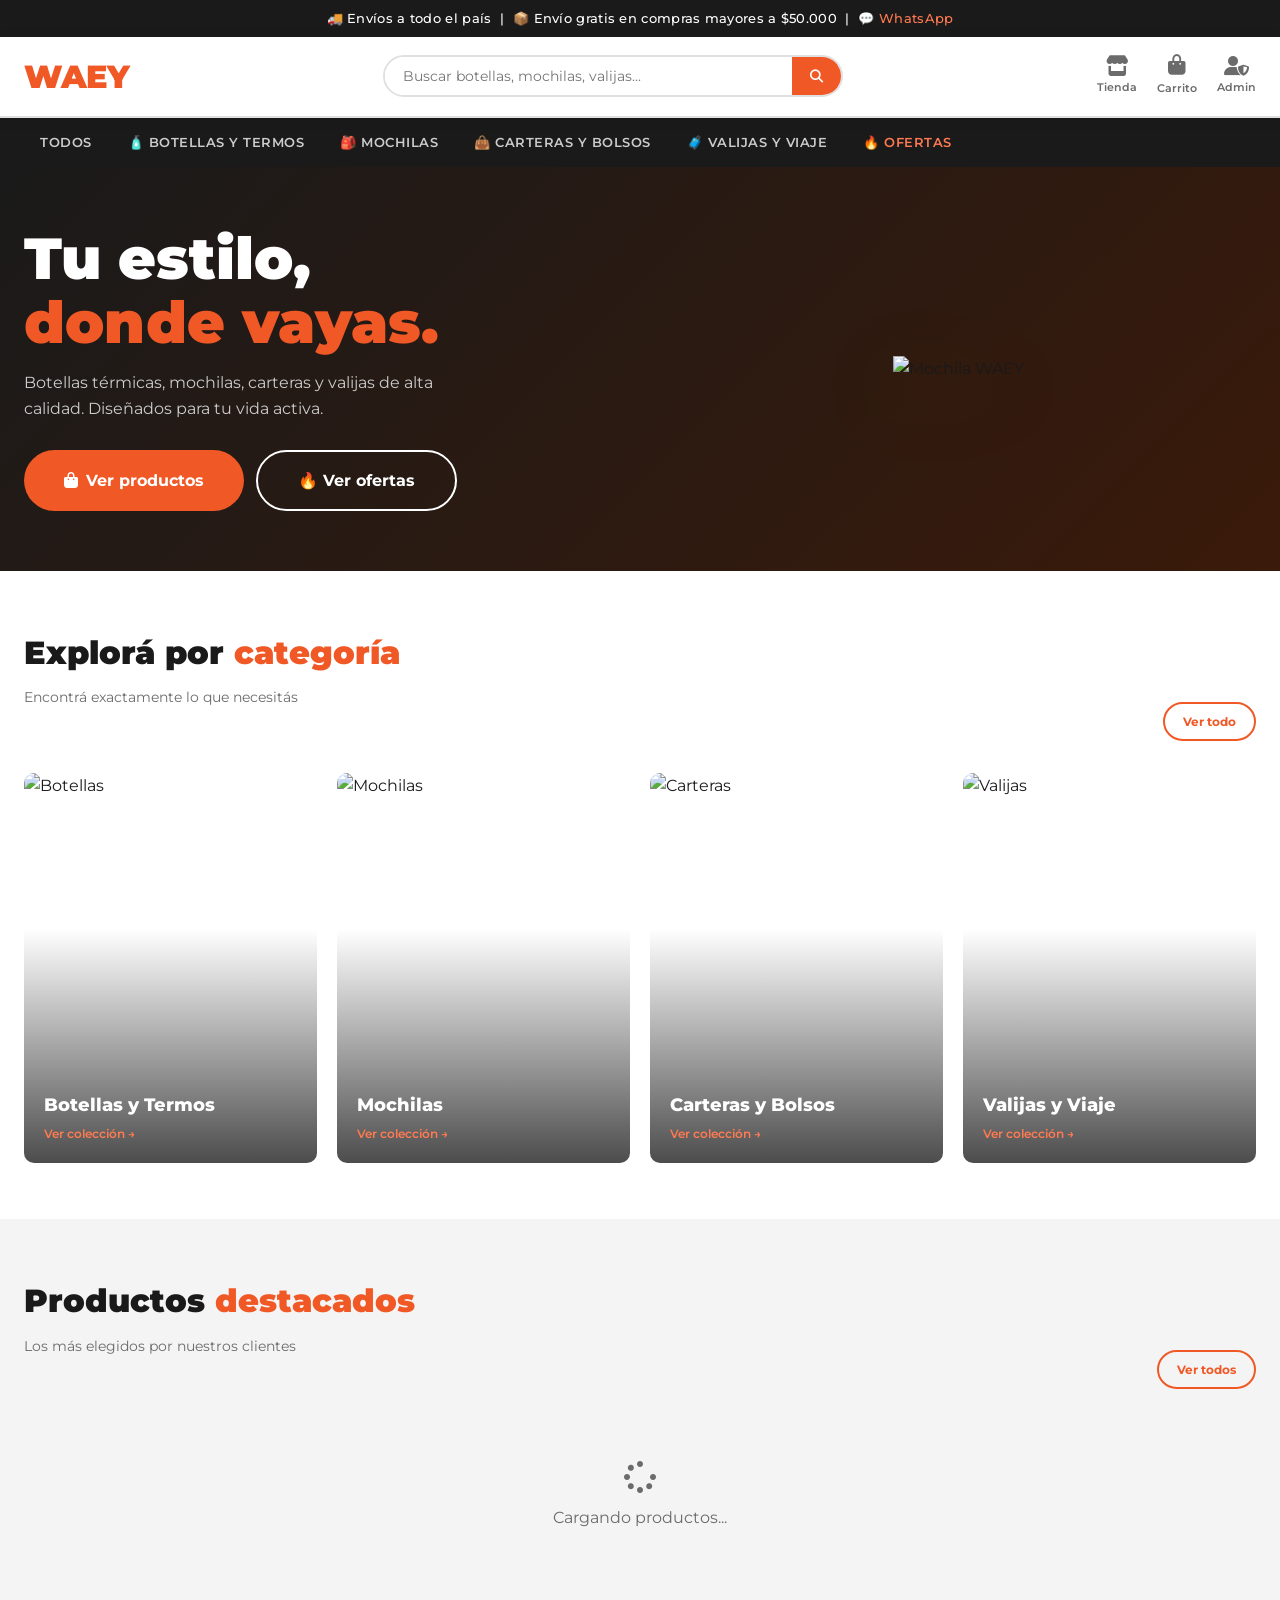
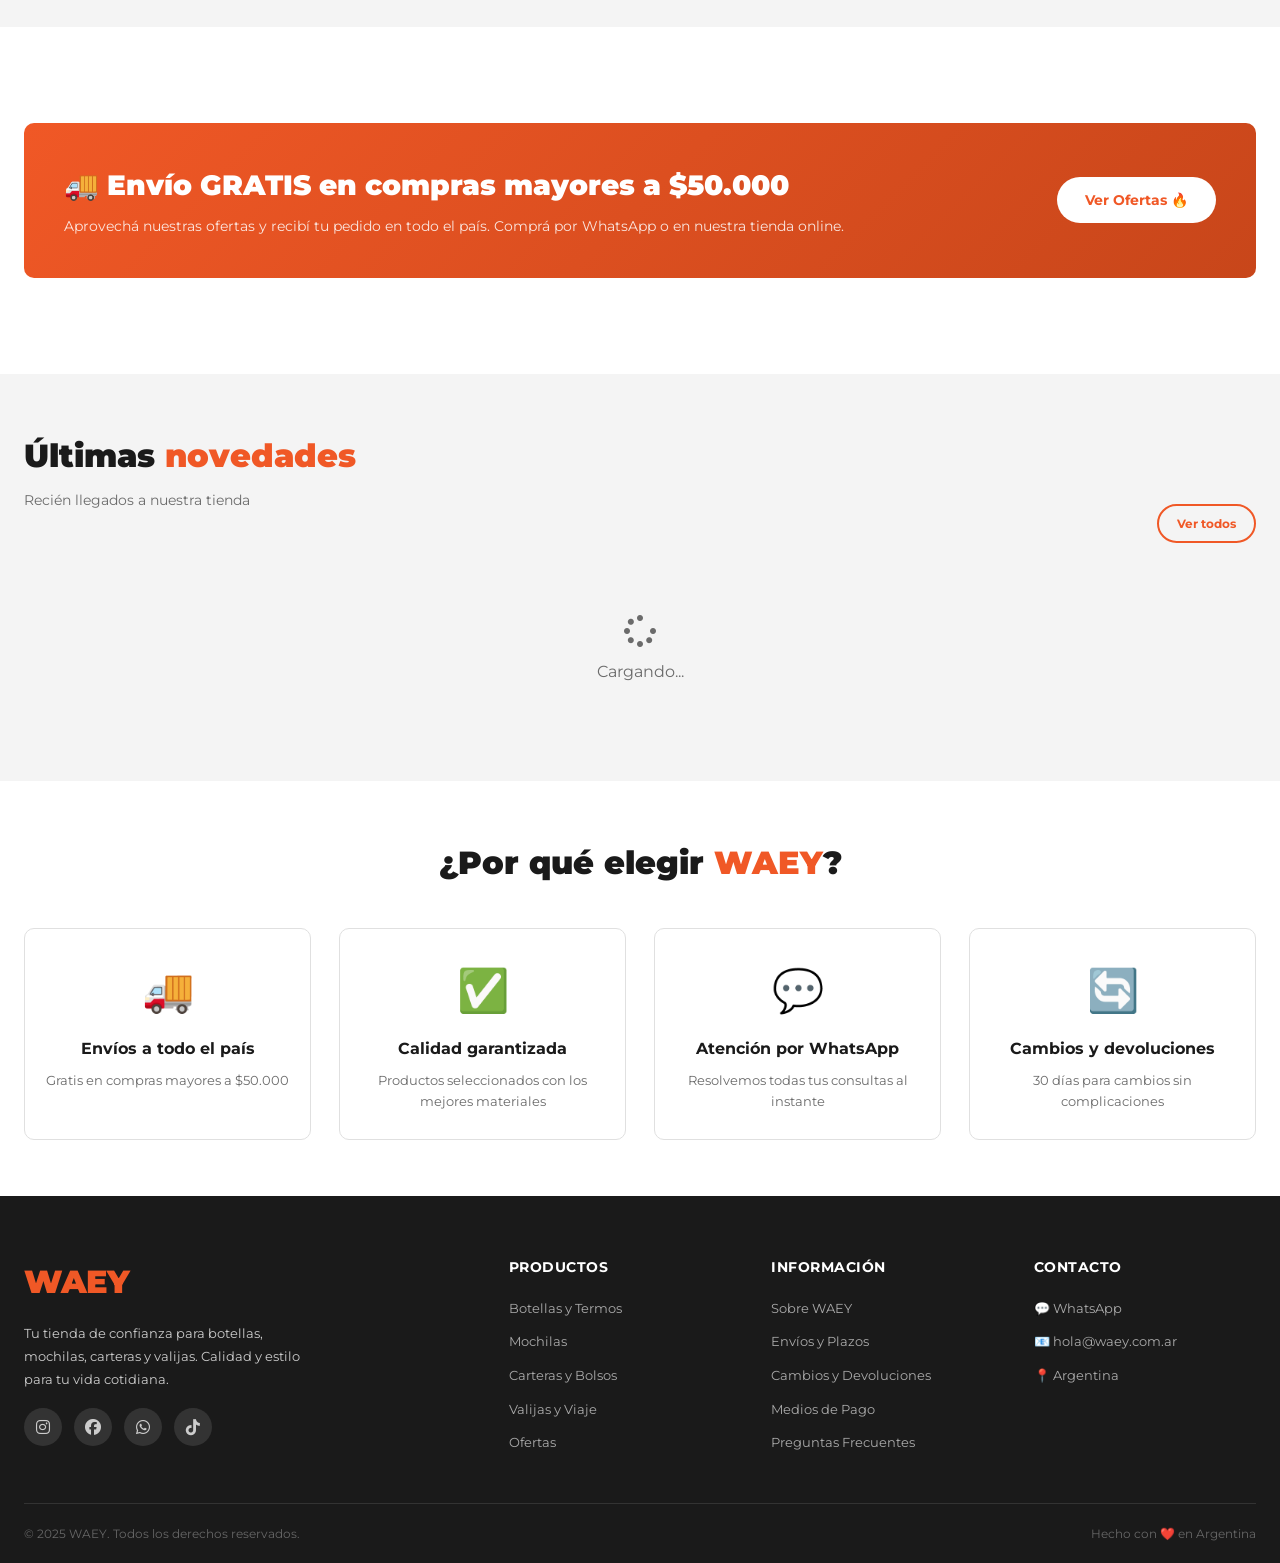
==== web ecommerce/index.html @ 07c5dc80 "Add files via upload" ====
<!DOCTYPE html>
<html lang="es">
<head>
  <meta charset="UTF-8">
  <meta name="viewport" content="width=device-width, initial-scale=1.0">
  <title>WAEY | Botellas, Mochilas, Carteras y Valijas</title>
  <meta name="description" content="Tienda online WAEY. Botellas térmicas, mochilas, carteras, valijas y accesorios. Envíos a todo el país.">
  <link rel="preconnect" href="https://fonts.googleapis.com">
  <link href="https://fonts.googleapis.com/css2?family=Montserrat:wght@400;600;700;800;900&display=swap" rel="stylesheet">
  <link rel="stylesheet" href="https://cdnjs.cloudflare.com/ajax/libs/font-awesome/6.4.0/css/all.min.css">
  <link rel="stylesheet" href="css/style.css">
</head>
<body>

<!-- TOPBAR -->
<div class="topbar">
  🚚 Envíos a todo el país &nbsp;|&nbsp; 📦 Envío gratis en compras mayores a $50.000 &nbsp;|&nbsp;
  <a href="https://wa.me/5491100000000">💬 WhatsApp</a>
</div>

<!-- HEADER -->
<header>
  <div class="header-inner">
    <a href="index.html" class="logo">WAEY</a>
    <div class="search-bar">
      <input type="text" id="search-input" placeholder="Buscar botellas, mochilas, valijas..." autocomplete="off">
      <button onclick="doSearch()"><i class="fas fa-search"></i></button>
    </div>
    <div class="header-actions">
      <a href="tienda.html">
        <i class="fas fa-store"></i>
        <span>Tienda</span>
      </a>
      <a href="carrito.html">
        <div class="cart-icon-wrap">
          <i class="fas fa-shopping-bag"></i>
          <span class="cart-count" style="display:none">0</span>
        </div>
        <span>Carrito</span>
      </a>
      <a href="admin.html">
        <i class="fas fa-user-shield"></i>
        <span>Admin</span>
      </a>
    </div>
  </div>
</header>

<!-- NAV -->
<nav class="main-nav">
  <div class="nav-inner">
    <a href="tienda.html">Todos</a>
    <a href="tienda.html?cat=botellas">🧴 Botellas y Termos</a>
    <a href="tienda.html?cat=mochilas">🎒 Mochilas</a>
    <a href="tienda.html?cat=carteras">👜 Carteras y Bolsos</a>
    <a href="tienda.html?cat=valijas">🧳 Valijas y Viaje</a>
    <a href="tienda.html?badge=sale" style="color:var(--orange-light)">🔥 Ofertas</a>
  </div>
</nav>

<!-- HERO -->
<section class="hero">
  <div class="hero-inner">
    <div class="hero-text">
      <h1>Tu estilo,<br><span>donde vayas.</span></h1>
      <p>Botellas térmicas, mochilas, carteras y valijas de alta calidad. Diseñados para tu vida activa.</p>
      <div style="display:flex;gap:12px;flex-wrap:wrap">
        <a href="tienda.html" class="btn btn-primary btn-lg">
          <i class="fas fa-shopping-bag"></i> Ver productos
        </a>
        <a href="tienda.html?badge=sale" class="btn btn-outline btn-lg" style="border-color:#fff;color:#fff">
          🔥 Ver ofertas
        </a>
      </div>
    </div>
    <div class="hero-img">
      <img src="https://images.unsplash.com/photo-1553062407-98eeb64c6a62?w=500&q=80" alt="Mochila WAEY">
    </div>
  </div>
</section>

<!-- CATEGORÍAS -->
<section class="section">
  <div class="container">
    <div class="section-header">
      <div>
        <h2 class="section-title">Explorá por <span>categoría</span></h2>
        <p class="section-subtitle">Encontrá exactamente lo que necesitás</p>
      </div>
      <a href="tienda.html" class="btn btn-outline btn-sm">Ver todo</a>
    </div>
    <div class="categories-grid">
      <a href="tienda.html?cat=botellas" class="category-card">
        <img src="https://images.unsplash.com/photo-1602143407151-7111542de6e8?w=400&q=80" alt="Botellas">
        <div class="category-overlay">
          <h3>Botellas y Termos</h3>
          <span>Ver colección →</span>
        </div>
      </a>
      <a href="tienda.html?cat=mochilas" class="category-card">
        <img src="https://images.unsplash.com/photo-1553062407-98eeb64c6a62?w=400&q=80" alt="Mochilas">
        <div class="category-overlay">
          <h3>Mochilas</h3>
          <span>Ver colección →</span>
        </div>
      </a>
      <a href="tienda.html?cat=carteras" class="category-card">
        <img src="https://images.unsplash.com/photo-1548036328-c9fa89d128fa?w=400&q=80" alt="Carteras">
        <div class="category-overlay">
          <h3>Carteras y Bolsos</h3>
          <span>Ver colección →</span>
        </div>
      </a>
      <a href="tienda.html?cat=valijas" class="category-card">
        <img src="https://images.unsplash.com/photo-1553531384-cc64ac80f931?w=400&q=80" alt="Valijas">
        <div class="category-overlay">
          <h3>Valijas y Viaje</h3>
          <span>Ver colección →</span>
        </div>
      </a>
    </div>
  </div>
</section>

<!-- PRODUCTOS DESTACADOS -->
<section class="section section-gray">
  <div class="container">
    <div class="section-header">
      <div>
        <h2 class="section-title">Productos <span>destacados</span></h2>
        <p class="section-subtitle">Los más elegidos por nuestros clientes</p>
      </div>
      <a href="tienda.html" class="btn btn-outline btn-sm">Ver todos</a>
    </div>
    <div class="products-grid" id="featured-products">
      <div class="no-products" style="padding:40px;color:var(--gray)">
        <i class="fas fa-spinner fa-spin" style="font-size:32px;display:block;margin-bottom:12px"></i>
        Cargando productos...
      </div>
    </div>
  </div>
</section>

<!-- BANNER PROMO -->
<section class="section">
  <div class="container">
    <div class="promo-banner">
      <div>
        <h2>🚚 Envío GRATIS en compras mayores a $50.000</h2>
        <p>Aprovechá nuestras ofertas y recibí tu pedido en todo el país. Comprá por WhatsApp o en nuestra tienda online.</p>
      </div>
      <a href="tienda.html?badge=sale" class="btn">Ver Ofertas 🔥</a>
    </div>
  </div>
</section>

<!-- NOVEDADES -->
<section class="section section-gray">
  <div class="container">
    <div class="section-header">
      <div>
        <h2 class="section-title">Últimas <span>novedades</span></h2>
        <p class="section-subtitle">Recién llegados a nuestra tienda</p>
      </div>
      <a href="tienda.html?badge=new" class="btn btn-outline btn-sm">Ver todos</a>
    </div>
    <div class="products-grid" id="new-products">
      <div class="no-products" style="padding:40px;color:var(--gray)">
        <i class="fas fa-spinner fa-spin" style="font-size:32px;display:block;margin-bottom:12px"></i>
        Cargando...
      </div>
    </div>
  </div>
</section>

<!-- POR QUÉ ELEGIRNOS -->
<section class="section">
  <div class="container">
    <h2 class="section-title text-center" style="margin-bottom:40px">¿Por qué elegir <span>WAEY</span>?</h2>
    <div style="display:grid;grid-template-columns:repeat(4,1fr);gap:28px">
      <div style="text-align:center;padding:28px 20px;border:1px solid var(--border);border-radius:var(--radius)">
        <div style="font-size:42px;margin-bottom:12px">🚚</div>
        <h3 style="font-size:16px;margin-bottom:8px">Envíos a todo el país</h3>
        <p style="font-size:13px;color:var(--gray)">Gratis en compras mayores a $50.000</p>
      </div>
      <div style="text-align:center;padding:28px 20px;border:1px solid var(--border);border-radius:var(--radius)">
        <div style="font-size:42px;margin-bottom:12px">✅</div>
        <h3 style="font-size:16px;margin-bottom:8px">Calidad garantizada</h3>
        <p style="font-size:13px;color:var(--gray)">Productos seleccionados con los mejores materiales</p>
      </div>
      <div style="text-align:center;padding:28px 20px;border:1px solid var(--border);border-radius:var(--radius)">
        <div style="font-size:42px;margin-bottom:12px">💬</div>
        <h3 style="font-size:16px;margin-bottom:8px">Atención por WhatsApp</h3>
        <p style="font-size:13px;color:var(--gray)">Resolvemos todas tus consultas al instante</p>
      </div>
      <div style="text-align:center;padding:28px 20px;border:1px solid var(--border);border-radius:var(--radius)">
        <div style="font-size:42px;margin-bottom:12px">🔄</div>
        <h3 style="font-size:16px;margin-bottom:8px">Cambios y devoluciones</h3>
        <p style="font-size:13px;color:var(--gray)">30 días para cambios sin complicaciones</p>
      </div>
    </div>
  </div>
</section>

<!-- FOOTER -->
<footer>
  <div class="container">
    <div class="footer-grid">
      <div class="footer-brand">
        <div class="logo">WAEY</div>
        <p>Tu tienda de confianza para botellas, mochilas, carteras y valijas. Calidad y estilo para tu vida cotidiana.</p>
        <div class="footer-social">
          <a href="#"><i class="fab fa-instagram"></i></a>
          <a href="#"><i class="fab fa-facebook"></i></a>
          <a href="https://wa.me/5491100000000"><i class="fab fa-whatsapp"></i></a>
          <a href="#"><i class="fab fa-tiktok"></i></a>
        </div>
      </div>
      <div class="footer-col">
        <h4>Productos</h4>
        <ul>
          <li><a href="tienda.html?cat=botellas">Botellas y Termos</a></li>
          <li><a href="tienda.html?cat=mochilas">Mochilas</a></li>
          <li><a href="tienda.html?cat=carteras">Carteras y Bolsos</a></li>
          <li><a href="tienda.html?cat=valijas">Valijas y Viaje</a></li>
          <li><a href="tienda.html?badge=sale">Ofertas</a></li>
        </ul>
      </div>
      <div class="footer-col">
        <h4>Información</h4>
        <ul>
          <li><a href="#">Sobre WAEY</a></li>
          <li><a href="#">Envíos y Plazos</a></li>
          <li><a href="#">Cambios y Devoluciones</a></li>
          <li><a href="#">Medios de Pago</a></li>
          <li><a href="#">Preguntas Frecuentes</a></li>
        </ul>
      </div>
      <div class="footer-col">
        <h4>Contacto</h4>
        <ul>
          <li><a href="https://wa.me/5491100000000">💬 WhatsApp</a></li>
          <li><a href="mailto:hola@waey.com.ar">📧 hola@waey.com.ar</a></li>
          <li><a href="#">📍 Argentina</a></li>
        </ul>
      </div>
    </div>
    <div class="footer-bottom">
      <span>© 2025 WAEY. Todos los derechos reservados.</span>
      <span>Hecho con ❤️ en Argentina</span>
    </div>
  </div>
</footer>

<script src="https://unpkg.com/@supabase/supabase-js@2"></script>
<script src="js/supabase-client.js"></script>
<script src="js/app.js"></script>
<script>
  document.addEventListener('DOMContentLoaded', async () => {
    await _ensureCategoriesLoaded();
    const products = (await DB.getProducts()).filter(p => p.active);

    // Destacados (primeros 4)
    const featured = products.slice(0, 4);
    document.getElementById('featured-products').innerHTML = featured.length
      ? featured.map(renderProductCard).join('')
      : '<p class="no-products">No hay productos disponibles. <a href="admin.html">Cargá productos desde el admin</a>.</p>';

    // Novedades (badge=new)
    const news = products.filter(p => p.badge === 'new').slice(0, 4);
    document.getElementById('new-products').innerHTML = news.length
      ? news.map(renderProductCard).join('')
      : products.slice(4, 8).map(renderProductCard).join('');
  });

  function doSearch() {
    const q = document.getElementById('search-input').value.trim();
    if (q) window.location.href = `tienda.html?q=${encodeURIComponent(q)}`;
  }
  document.getElementById('search-input').addEventListener('keydown', e => {
    if (e.key === 'Enter') doSearch();
  });
</script>
</body>
</html>
---- web ecommerce/css/style.css ----
/* ===== WAEY ECOMMERCE - ESTILOS PRINCIPALES ===== */
:root {
  --orange: #F05826;
  --orange-dark: #C8461A;
  --orange-light: #FF7A50;
  --black: #1A1A1A;
  --dark: #2C2C2C;
  --gray: #6B6B6B;
  --light-gray: #F4F4F4;
  --border: #E0E0E0;
  --white: #FFFFFF;
  --shadow: 0 2px 12px rgba(0,0,0,0.08);
  --shadow-hover: 0 6px 24px rgba(240,88,38,0.18);
  --radius: 10px;
  --transition: all 0.25s ease;
}

* { box-sizing: border-box; margin: 0; padding: 0; }

body {
  font-family: 'Montserrat', 'Segoe UI', sans-serif;
  color: var(--black);
  background: var(--white);
  line-height: 1.6;
}

a { text-decoration: none; color: inherit; }
img { max-width: 100%; display: block; }
ul { list-style: none; }

/* ===== TOPBAR ===== */
.topbar {
  background: var(--black);
  color: #fff;
  text-align: center;
  padding: 8px 16px;
  font-size: 13px;
  font-weight: 500;
  letter-spacing: 0.3px;
}
.topbar a { color: var(--orange-light); }

/* ===== HEADER ===== */
header {
  background: var(--white);
  border-bottom: 2px solid var(--border);
  position: sticky;
  top: 0;
  z-index: 1000;
  box-shadow: var(--shadow);
}
.header-inner {
  max-width: 1280px;
  margin: 0 auto;
  padding: 14px 24px;
  display: flex;
  align-items: center;
  justify-content: space-between;
  gap: 16px;
}
.logo {
  font-size: 32px;
  font-weight: 900;
  color: var(--orange);
  letter-spacing: -1px;
  text-transform: uppercase;
}
.logo span { color: var(--black); }

.search-bar {
  flex: 1;
  max-width: 460px;
  display: flex;
  border: 2px solid var(--border);
  border-radius: 50px;
  overflow: hidden;
  transition: var(--transition);
}
.search-bar:focus-within {
  border-color: var(--orange);
  box-shadow: 0 0 0 3px rgba(240,88,38,0.1);
}
.search-bar input {
  flex: 1;
  border: none;
  outline: none;
  padding: 10px 18px;
  font-size: 14px;
  font-family: inherit;
}
.search-bar button {
  background: var(--orange);
  border: none;
  color: #fff;
  padding: 10px 18px;
  cursor: pointer;
  transition: var(--transition);
}
.search-bar button:hover { background: var(--orange-dark); }

.header-actions {
  display: flex;
  align-items: center;
  gap: 20px;
}
.header-actions a {
  display: flex;
  flex-direction: column;
  align-items: center;
  gap: 3px;
  font-size: 11px;
  color: var(--gray);
  font-weight: 600;
  transition: var(--transition);
}
.header-actions a:hover { color: var(--orange); }
.header-actions a i { font-size: 20px; }
.cart-count {
  background: var(--orange);
  color: #fff;
  border-radius: 50%;
  width: 18px;
  height: 18px;
  font-size: 10px;
  display: flex;
  align-items: center;
  justify-content: center;
  position: absolute;
  top: -6px;
  right: -6px;
  font-weight: 700;
}
.cart-icon-wrap { position: relative; }

/* ===== NAV ===== */
nav.main-nav {
  background: var(--black);
}
.nav-inner {
  max-width: 1280px;
  margin: 0 auto;
  padding: 0 24px;
  display: flex;
  align-items: center;
  gap: 4px;
}
.nav-inner a {
  color: #ccc;
  padding: 14px 16px;
  font-size: 13px;
  font-weight: 600;
  text-transform: uppercase;
  letter-spacing: 0.5px;
  transition: var(--transition);
  display: block;
}
.nav-inner a:hover, .nav-inner a.active {
  color: var(--orange);
  background: rgba(240,88,38,0.08);
}

/* ===== CONTAINER ===== */
.container {
  max-width: 1280px;
  margin: 0 auto;
  padding: 0 24px;
}

/* ===== HERO SLIDER ===== */
.hero {
  background: linear-gradient(135deg, var(--black) 0%, #3a1a0a 100%);
  padding: 60px 0;
  overflow: hidden;
}
.hero-inner {
  max-width: 1280px;
  margin: 0 auto;
  padding: 0 24px;
  display: grid;
  grid-template-columns: 1fr 1fr;
  align-items: center;
  gap: 40px;
}
.hero-text h1 {
  font-size: clamp(32px, 5vw, 58px);
  font-weight: 900;
  color: #fff;
  line-height: 1.1;
  margin-bottom: 16px;
}
.hero-text h1 span { color: var(--orange); }
.hero-text p {
  color: #ccc;
  font-size: 16px;
  margin-bottom: 28px;
  max-width: 440px;
}
.hero-img {
  display: flex;
  justify-content: center;
  align-items: center;
}
.hero-img img {
  max-height: 380px;
  object-fit: contain;
  filter: drop-shadow(0 20px 40px rgba(240,88,38,0.3));
}

/* ===== BOTONES ===== */
.btn {
  display: inline-flex;
  align-items: center;
  gap: 8px;
  padding: 12px 28px;
  border-radius: 50px;
  font-size: 14px;
  font-weight: 700;
  cursor: pointer;
  border: none;
  transition: var(--transition);
  font-family: inherit;
}
.btn-primary {
  background: var(--orange);
  color: #fff;
}
.btn-primary:hover {
  background: var(--orange-dark);
  transform: translateY(-2px);
  box-shadow: var(--shadow-hover);
}
.btn-outline {
  background: transparent;
  color: var(--orange);
  border: 2px solid var(--orange);
}
.btn-outline:hover {
  background: var(--orange);
  color: #fff;
}
.btn-dark {
  background: var(--black);
  color: #fff;
}
.btn-dark:hover { background: var(--dark); }
.btn-whatsapp {
  background: #25D366;
  color: #fff;
  font-size: 16px;
  padding: 14px 32px;
}
.btn-whatsapp:hover {
  background: #1da851;
  transform: translateY(-2px);
  box-shadow: 0 6px 24px rgba(37,211,102,0.3);
}
.btn-block { width: 100%; justify-content: center; }
.btn-sm { padding: 8px 18px; font-size: 12px; }
.btn-lg { padding: 16px 40px; font-size: 16px; }

/* ===== CATEGORÍAS ===== */
.section-title {
  font-size: clamp(22px, 3vw, 32px);
  font-weight: 900;
  color: var(--black);
  margin-bottom: 8px;
}
.section-title span { color: var(--orange); }
.section-subtitle {
  color: var(--gray);
  font-size: 14px;
  margin-bottom: 32px;
}
.section-header {
  display: flex;
  align-items: flex-end;
  justify-content: space-between;
  margin-bottom: 32px;
}

.categories-grid {
  display: grid;
  grid-template-columns: repeat(4, 1fr);
  gap: 20px;
}
.category-card {
  border-radius: var(--radius);
  overflow: hidden;
  position: relative;
  aspect-ratio: 3/4;
  cursor: pointer;
  transition: var(--transition);
}
.category-card:hover { transform: translateY(-4px); box-shadow: var(--shadow-hover); }
.category-card img {
  width: 100%;
  height: 100%;
  object-fit: cover;
  transition: var(--transition);
}
.category-card:hover img { transform: scale(1.05); }
.category-overlay {
  position: absolute;
  inset: 0;
  background: linear-gradient(to top, rgba(0,0,0,0.7) 0%, transparent 60%);
  display: flex;
  flex-direction: column;
  justify-content: flex-end;
  padding: 20px;
}
.category-overlay h3 {
  color: #fff;
  font-size: 18px;
  font-weight: 800;
  margin-bottom: 4px;
}
.category-overlay span {
  color: var(--orange-light);
  font-size: 12px;
  font-weight: 600;
}

/* ===== PRODUCTOS ===== */
.products-grid {
  display: grid;
  grid-template-columns: repeat(4, 1fr);
  gap: 24px;
}
.product-card {
  border: 1px solid var(--border);
  border-radius: var(--radius);
  overflow: hidden;
  transition: var(--transition);
  background: var(--white);
  cursor: pointer;
}
.product-card:hover {
  box-shadow: var(--shadow-hover);
  border-color: var(--orange);
  transform: translateY(-3px);
}
.product-img-wrap {
  position: relative;
  aspect-ratio: 3/4;
  overflow: hidden;
  background: var(--light-gray);
}
.product-img-wrap img {
  width: 100%;
  height: 100%;
  object-fit: cover;
  transition: var(--transition);
}
.product-card:hover .product-img-wrap img { transform: scale(1.04); }
.product-badge {
  position: absolute;
  top: 10px;
  left: 10px;
  background: var(--orange);
  color: #fff;
  padding: 3px 10px;
  border-radius: 20px;
  font-size: 11px;
  font-weight: 700;
  text-transform: uppercase;
}
.product-badge.new { background: #2ECC71; }
.product-badge.sale { background: #E74C3C; }
.product-actions {
  position: absolute;
  top: 10px;
  right: 10px;
  display: flex;
  flex-direction: column;
  gap: 6px;
  opacity: 0;
  transition: var(--transition);
}
.product-card:hover .product-actions { opacity: 1; }
.product-actions button {
  width: 36px;
  height: 36px;
  border-radius: 50%;
  border: none;
  background: #fff;
  color: var(--gray);
  cursor: pointer;
  display: flex;
  align-items: center;
  justify-content: center;
  box-shadow: var(--shadow);
  transition: var(--transition);
  font-size: 14px;
}
.product-actions button:hover {
  background: var(--orange);
  color: #fff;
}
.product-info {
  padding: 16px;
}
.product-category {
  font-size: 11px;
  color: var(--orange);
  font-weight: 700;
  text-transform: uppercase;
  letter-spacing: 0.5px;
  margin-bottom: 4px;
}
.product-name {
  font-size: 14px;
  font-weight: 700;
  color: var(--black);
  margin-bottom: 8px;
  line-height: 1.3;
  display: -webkit-box;
  -webkit-line-clamp: 2;
  -webkit-box-orient: vertical;
  overflow: hidden;
}
.product-price {
  font-size: 20px;
  font-weight: 900;
  color: var(--orange);
  margin-bottom: 4px;
}
.product-price-old {
  font-size: 13px;
  color: var(--gray);
  text-decoration: line-through;
  margin-left: 6px;
  font-weight: 400;
}
.product-stars {
  color: #f39c12;
  font-size: 12px;
  margin-bottom: 12px;
}
.product-stars span {
  color: var(--gray);
  font-size: 11px;
  margin-left: 4px;
}
.product-card .btn-add {
  width: 100%;
  padding: 10px;
  font-size: 13px;
  border-radius: 6px;
  background: var(--black);
  color: #fff;
  border: none;
  cursor: pointer;
  font-weight: 700;
  transition: var(--transition);
  font-family: inherit;
  display: flex;
  align-items: center;
  justify-content: center;
  gap: 6px;
}
.product-card .btn-add:hover { background: var(--orange); }

/* ===== FILTERS ===== */
.filters-bar {
  background: var(--light-gray);
  border-radius: var(--radius);
  padding: 16px 24px;
  display: flex;
  align-items: center;
  gap: 16px;
  flex-wrap: wrap;
  margin-bottom: 28px;
}
.filters-bar label {
  font-size: 13px;
  font-weight: 700;
  color: var(--gray);
  text-transform: uppercase;
  letter-spacing: 0.5px;
}
.filter-btn {
  padding: 7px 18px;
  border-radius: 50px;
  border: 2px solid var(--border);
  background: var(--white);
  font-size: 13px;
  font-weight: 600;
  cursor: pointer;
  transition: var(--transition);
  font-family: inherit;
}
.filter-btn:hover, .filter-btn.active {
  border-color: var(--orange);
  background: var(--orange);
  color: #fff;
}

/* ===== PRODUCT DETAIL ===== */
.product-detail {
  display: grid;
  grid-template-columns: 1fr 1fr;
  gap: 60px;
  padding: 40px 0;
}
.gallery-main {
  border-radius: var(--radius);
  overflow: hidden;
  aspect-ratio: 3/4;
  background: var(--light-gray);
}
.gallery-main img {
  width: 100%;
  height: 100%;
  object-fit: cover;
}
.gallery-thumbs {
  display: flex;
  gap: 10px;
  margin-top: 12px;
  flex-wrap: wrap;
}
.gallery-thumb {
  width: 70px;
  height: 90px;
  border-radius: 6px;
  overflow: hidden;
  cursor: pointer;
  border: 2px solid transparent;
  transition: var(--transition);
}
.gallery-thumb.active, .gallery-thumb:hover { border-color: var(--orange); }
.gallery-thumb img { width: 100%; height: 100%; object-fit: cover; }

.product-detail-info { padding-top: 10px; }
.product-detail-category {
  font-size: 12px;
  color: var(--orange);
  font-weight: 700;
  text-transform: uppercase;
  letter-spacing: 1px;
  margin-bottom: 8px;
}
.product-detail-name {
  font-size: 28px;
  font-weight: 900;
  line-height: 1.2;
  margin-bottom: 12px;
}
.product-detail-price {
  font-size: 36px;
  font-weight: 900;
  color: var(--orange);
  margin-bottom: 20px;
}
.product-detail-desc {
  color: var(--gray);
  font-size: 14px;
  line-height: 1.8;
  margin-bottom: 24px;
}
.product-features {
  border-top: 1px solid var(--border);
  border-bottom: 1px solid var(--border);
  padding: 16px 0;
  margin-bottom: 24px;
}
.feature-item {
  display: flex;
  align-items: center;
  gap: 10px;
  font-size: 14px;
  padding: 6px 0;
}
.feature-item i { color: var(--orange); width: 20px; }
.qty-selector {
  display: flex;
  align-items: center;
  gap: 0;
  margin-bottom: 20px;
  border: 2px solid var(--border);
  border-radius: 50px;
  overflow: hidden;
  width: fit-content;
}
.qty-btn {
  background: var(--light-gray);
  border: none;
  width: 44px;
  height: 44px;
  font-size: 20px;
  cursor: pointer;
  transition: var(--transition);
  font-weight: 700;
}
.qty-btn:hover { background: var(--orange); color: #fff; }
.qty-input {
  width: 56px;
  text-align: center;
  border: none;
  font-size: 18px;
  font-weight: 700;
  outline: none;
  font-family: inherit;
}
.add-to-cart-wrap {
  display: flex;
  gap: 12px;
  margin-bottom: 24px;
}

/* ===== REVIEWS ===== */
.reviews-section { padding: 40px 0; }
.review-card {
  border: 1px solid var(--border);
  border-radius: var(--radius);
  padding: 20px;
  margin-bottom: 16px;
}
.review-header {
  display: flex;
  align-items: center;
  gap: 12px;
  margin-bottom: 10px;
}
.review-avatar {
  width: 44px;
  height: 44px;
  border-radius: 50%;
  background: var(--orange);
  display: flex;
  align-items: center;
  justify-content: center;
  color: #fff;
  font-weight: 700;
  font-size: 16px;
  flex-shrink: 0;
}
.review-meta strong { font-size: 15px; display: block; }
.review-meta span { font-size: 12px; color: var(--gray); }
.review-text { font-size: 14px; color: var(--dark); line-height: 1.7; }
.review-form {
  background: var(--light-gray);
  border-radius: var(--radius);
  padding: 28px;
  margin-top: 24px;
}
.review-form h3 { margin-bottom: 20px; }
.form-group { margin-bottom: 16px; }
.form-group label {
  display: block;
  font-size: 13px;
  font-weight: 700;
  margin-bottom: 6px;
  color: var(--dark);
}
.form-group input, .form-group textarea, .form-group select {
  width: 100%;
  padding: 12px 16px;
  border: 2px solid var(--border);
  border-radius: var(--radius);
  font-size: 14px;
  font-family: inherit;
  outline: none;
  transition: var(--transition);
  background: #fff;
}
.form-group input:focus, .form-group textarea:focus, .form-group select:focus {
  border-color: var(--orange);
}
.form-group textarea { resize: vertical; min-height: 100px; }
.star-rating { display: flex; gap: 6px; font-size: 24px; cursor: pointer; }
.star-rating i { color: var(--border); transition: var(--transition); }
.star-rating i.active, .star-rating i:hover { color: #f39c12; }

/* ===== CARRITO ===== */
.cart-layout {
  display: grid;
  grid-template-columns: 1fr 380px;
  gap: 32px;
  padding: 32px 0;
}
.cart-items-section { }
.cart-item {
  display: flex;
  gap: 20px;
  padding: 20px 0;
  border-bottom: 1px solid var(--border);
  align-items: flex-start;
}
.cart-item-img {
  width: 100px;
  height: 120px;
  border-radius: var(--radius);
  overflow: hidden;
  flex-shrink: 0;
  background: var(--light-gray);
}
.cart-item-img img { width: 100%; height: 100%; object-fit: cover; }
.cart-item-info { flex: 1; }
.cart-item-name { font-size: 16px; font-weight: 700; margin-bottom: 4px; }
.cart-item-cat { font-size: 12px; color: var(--orange); font-weight: 600; margin-bottom: 8px; text-transform: uppercase; }
.cart-item-price { font-size: 20px; font-weight: 900; color: var(--orange); }
.cart-item-remove { color: var(--gray); font-size: 20px; cursor: pointer; transition: var(--transition); }
.cart-item-remove:hover { color: #E74C3C; }
.cart-summary {
  background: var(--light-gray);
  border-radius: var(--radius);
  padding: 28px;
  position: sticky;
  top: 100px;
  height: fit-content;
}
.cart-summary h3 { font-size: 20px; font-weight: 900; margin-bottom: 20px; }
.summary-row {
  display: flex;
  justify-content: space-between;
  padding: 10px 0;
  border-bottom: 1px solid var(--border);
  font-size: 14px;
}
.summary-row.total {
  font-size: 20px;
  font-weight: 900;
  border-bottom: none;
  padding-top: 16px;
  color: var(--orange);
}
.whatsapp-note {
  background: #e8f8ef;
  border: 1px solid #b0dfc2;
  border-radius: var(--radius);
  padding: 14px;
  font-size: 13px;
  color: #1a6634;
  margin: 16px 0;
  line-height: 1.6;
}
.whatsapp-note i { color: #25D366; margin-right: 4px; }
.cart-empty {
  text-align: center;
  padding: 80px 20px;
}
.cart-empty i { font-size: 64px; color: var(--border); margin-bottom: 16px; }
.cart-empty h2 { color: var(--gray); margin-bottom: 8px; }
.cart-empty p { color: var(--gray); font-size: 14px; margin-bottom: 24px; }

/* ===== ADMIN ===== */
.admin-layout {
  display: grid;
  grid-template-columns: 260px 1fr;
  min-height: calc(100vh - 60px);
}
.admin-sidebar {
  background: var(--black);
  padding: 28px 0;
}
.admin-sidebar .logo {
  padding: 0 24px 24px;
  border-bottom: 1px solid #333;
  margin-bottom: 12px;
  font-size: 24px;
}
.admin-nav-item {
  display: flex;
  align-items: center;
  gap: 12px;
  padding: 13px 24px;
  color: #aaa;
  font-size: 14px;
  font-weight: 600;
  cursor: pointer;
  transition: var(--transition);
}
.admin-nav-item:hover, .admin-nav-item.active {
  color: var(--orange);
  background: rgba(240,88,38,0.08);
  border-left: 3px solid var(--orange);
}
.admin-nav-item i { width: 20px; font-size: 16px; }
.admin-content {
  background: var(--light-gray);
  padding: 32px;
}
.admin-header {
  display: flex;
  align-items: center;
  justify-content: space-between;
  margin-bottom: 28px;
}
.admin-header h1 { font-size: 24px; font-weight: 900; }
.stats-grid {
  display: grid;
  grid-template-columns: repeat(4, 1fr);
  gap: 20px;
  margin-bottom: 28px;
}
.stat-card {
  background: var(--white);
  border-radius: var(--radius);
  padding: 24px;
  display: flex;
  align-items: center;
  gap: 16px;
  box-shadow: var(--shadow);
}
.stat-icon {
  width: 52px;
  height: 52px;
  border-radius: var(--radius);
  background: var(--orange);
  display: flex;
  align-items: center;
  justify-content: center;
  color: #fff;
  font-size: 22px;
  flex-shrink: 0;
}
.stat-info .stat-value { font-size: 26px; font-weight: 900; }
.stat-info .stat-label { font-size: 12px; color: var(--gray); font-weight: 600; }
.admin-table {
  background: var(--white);
  border-radius: var(--radius);
  overflow: hidden;
  box-shadow: var(--shadow);
}
.admin-table table { width: 100%; border-collapse: collapse; }
.admin-table th {
  background: var(--black);
  color: #fff;
  padding: 14px 16px;
  text-align: left;
  font-size: 12px;
  text-transform: uppercase;
  letter-spacing: 0.5px;
}
.admin-table td {
  padding: 14px 16px;
  border-bottom: 1px solid var(--border);
  font-size: 14px;
}
.admin-table tr:hover td { background: var(--light-gray); }
.admin-table td img {
  width: 50px;
  height: 60px;
  object-fit: cover;
  border-radius: 6px;
}
.badge {
  padding: 4px 10px;
  border-radius: 20px;
  font-size: 11px;
  font-weight: 700;
  text-transform: uppercase;
}
.badge-active { background: #e8f8ef; color: #1a6634; }
.badge-inactive { background: #fff0f0; color: #c0392b; }

/* ===== LOGIN ADMIN ===== */
.admin-login {
  min-height: 100vh;
  background: var(--black);
  display: flex;
  align-items: center;
  justify-content: center;
}
.login-card {
  background: var(--white);
  border-radius: 16px;
  padding: 40px;
  width: 100%;
  max-width: 400px;
  text-align: center;
}
.login-card .logo { font-size: 40px; margin-bottom: 8px; }
.login-card p { color: var(--gray); font-size: 14px; margin-bottom: 28px; }

/* ===== MODAL ===== */
.modal-overlay {
  position: fixed;
  inset: 0;
  background: rgba(0,0,0,0.7);
  z-index: 9999;
  display: flex;
  align-items: center;
  justify-content: center;
  padding: 20px;
  opacity: 0;
  visibility: hidden;
  transition: var(--transition);
}
.modal-overlay.open { opacity: 1; visibility: visible; }
.modal {
  background: var(--white);
  border-radius: 16px;
  padding: 32px;
  width: 100%;
  max-width: 600px;
  max-height: 90vh;
  overflow-y: auto;
  position: relative;
  transform: scale(0.9);
  transition: var(--transition);
}
.modal-overlay.open .modal { transform: scale(1); }
.modal-close {
  position: absolute;
  top: 16px;
  right: 16px;
  background: none;
  border: none;
  font-size: 24px;
  cursor: pointer;
  color: var(--gray);
  line-height: 1;
}
.modal-close:hover { color: var(--black); }
.modal h2 { font-size: 22px; margin-bottom: 24px; }

/* ===== IMAGE UPLOAD ===== */
.img-upload-grid { display: flex; gap: 12px; flex-wrap: wrap; margin-top: 8px; }
.img-upload-item {
  width: 90px;
  height: 90px;
  border-radius: var(--radius);
  overflow: hidden;
  position: relative;
  border: 2px dashed var(--border);
  display: flex;
  align-items: center;
  justify-content: center;
  cursor: pointer;
  transition: var(--transition);
}
.img-upload-item:hover { border-color: var(--orange); }
.img-upload-item img { width: 100%; height: 100%; object-fit: cover; }
.img-upload-item .remove-img {
  position: absolute;
  top: 4px;
  right: 4px;
  background: #E74C3C;
  color: #fff;
  border: none;
  border-radius: 50%;
  width: 20px;
  height: 20px;
  font-size: 12px;
  cursor: pointer;
  display: none;
  align-items: center;
  justify-content: center;
}
.img-upload-item:hover .remove-img { display: flex; }
.img-add-btn {
  width: 90px;
  height: 90px;
  border-radius: var(--radius);
  border: 2px dashed var(--border);
  background: var(--light-gray);
  display: flex;
  flex-direction: column;
  align-items: center;
  justify-content: center;
  cursor: pointer;
  font-size: 28px;
  color: var(--gray);
  transition: var(--transition);
}
.img-add-btn:hover { border-color: var(--orange); color: var(--orange); }

/* ===== FOOTER ===== */
footer {
  background: var(--black);
  color: #ccc;
  padding-top: 60px;
}
.footer-grid {
  display: grid;
  grid-template-columns: 2fr 1fr 1fr 1fr;
  gap: 40px;
  padding-bottom: 40px;
  border-bottom: 1px solid #333;
}
.footer-brand .logo { margin-bottom: 14px; }
.footer-brand p { font-size: 13px; line-height: 1.8; max-width: 280px; }
.footer-col h4 { color: #fff; font-size: 14px; font-weight: 700; margin-bottom: 16px; text-transform: uppercase; letter-spacing: 0.5px; }
.footer-col li { margin-bottom: 8px; }
.footer-col li a { font-size: 13px; color: #aaa; transition: var(--transition); }
.footer-col li a:hover { color: var(--orange); }
.footer-social { display: flex; gap: 12px; margin-top: 16px; }
.footer-social a {
  width: 38px;
  height: 38px;
  border-radius: 50%;
  background: #333;
  display: flex;
  align-items: center;
  justify-content: center;
  color: #ccc;
  font-size: 16px;
  transition: var(--transition);
}
.footer-social a:hover { background: var(--orange); color: #fff; }
.footer-bottom {
  padding: 20px 0;
  display: flex;
  align-items: center;
  justify-content: space-between;
  font-size: 12px;
  color: #666;
}

/* ===== TOAST ===== */
#toast-container {
  position: fixed;
  bottom: 24px;
  right: 24px;
  z-index: 99999;
  display: flex;
  flex-direction: column;
  gap: 10px;
}
.toast {
  background: var(--black);
  color: #fff;
  padding: 14px 20px;
  border-radius: var(--radius);
  font-size: 14px;
  font-weight: 600;
  display: flex;
  align-items: center;
  gap: 10px;
  box-shadow: var(--shadow);
  animation: slideIn 0.3s ease;
  min-width: 260px;
}
.toast.success { border-left: 4px solid #2ECC71; }
.toast.error { border-left: 4px solid #E74C3C; }
.toast.info { border-left: 4px solid var(--orange); }
@keyframes slideIn {
  from { transform: translateX(100%); opacity: 0; }
  to { transform: translateX(0); opacity: 1; }
}

/* ===== BREADCRUMB ===== */
.breadcrumb {
  padding: 16px 0;
  font-size: 13px;
  color: var(--gray);
  display: flex;
  gap: 8px;
  align-items: center;
}
.breadcrumb a { color: var(--orange); }
.breadcrumb i { font-size: 10px; }

/* ===== SECTION PADDING ===== */
.section { padding: 56px 0; }
.section-gray { background: var(--light-gray); }

/* ===== NO RESULTS ===== */
.no-products {
  grid-column: 1/-1;
  text-align: center;
  padding: 60px 20px;
  color: var(--gray);
}
.no-products i { font-size: 48px; margin-bottom: 12px; display: block; }

/* ===== PROMO BANNER ===== */
.promo-banner {
  background: linear-gradient(135deg, var(--orange) 0%, var(--orange-dark) 100%);
  border-radius: var(--radius);
  padding: 40px;
  display: flex;
  align-items: center;
  justify-content: space-between;
  gap: 20px;
  margin: 40px 0;
}
.promo-banner h2 { color: #fff; font-size: 28px; font-weight: 900; margin-bottom: 8px; }
.promo-banner p { color: rgba(255,255,255,0.85); font-size: 14px; }
.promo-banner .btn { flex-shrink: 0; background: #fff; color: var(--orange); }
.promo-banner .btn:hover { background: var(--black); color: #fff; }

/* ===== PAGINATION ===== */
.pagination {
  display: flex;
  gap: 8px;
  justify-content: center;
  padding: 32px 0;
}
.page-btn {
  width: 40px;
  height: 40px;
  border-radius: 50%;
  border: 2px solid var(--border);
  background: var(--white);
  cursor: pointer;
  font-weight: 700;
  transition: var(--transition);
  display: flex;
  align-items: center;
  justify-content: center;
}
.page-btn:hover, .page-btn.active {
  border-color: var(--orange);
  background: var(--orange);
  color: #fff;
}

/* ===== RESPONSIVE ===== */
@media (max-width: 1024px) {
  .products-grid { grid-template-columns: repeat(3, 1fr); }
  .categories-grid { grid-template-columns: repeat(2, 1fr); }
  .footer-grid { grid-template-columns: 1fr 1fr; }
  .stats-grid { grid-template-columns: repeat(2, 1fr); }
}
@media (max-width: 768px) {
  .header-inner { flex-wrap: wrap; }
  .search-bar { order: 3; max-width: 100%; flex: 0 0 100%; }
  .products-grid { grid-template-columns: repeat(2, 1fr); gap: 14px; }
  .product-detail { grid-template-columns: 1fr; gap: 30px; }
  .cart-layout { grid-template-columns: 1fr; }
  .admin-layout { grid-template-columns: 1fr; }
  .admin-sidebar { display: none; }
  .hero-inner { grid-template-columns: 1fr; }
  .hero-img { display: none; }
  .footer-grid { grid-template-columns: 1fr; }
  .categories-grid { grid-template-columns: repeat(2, 1fr); }
  nav.main-nav .nav-inner { overflow-x: auto; }
}
@media (max-width: 480px) {
  .products-grid { grid-template-columns: repeat(2, 1fr); gap: 10px; }
  .product-info { padding: 10px; }
  .product-name { font-size: 13px; }
  .product-price { font-size: 16px; }
}

/* ===== SCROLLBAR ===== */
::-webkit-scrollbar { width: 6px; }
::-webkit-scrollbar-track { background: var(--light-gray); }
::-webkit-scrollbar-thumb { background: var(--orange); border-radius: 3px; }

/* ===== HELPERS ===== */
.hidden { display: none !important; }
.text-center { text-align: center; }
.mt-8 { margin-top: 8px; }
.mt-16 { margin-top: 16px; }
.mt-24 { margin-top: 24px; }
.mt-32 { margin-top: 32px; }
.mb-8 { margin-bottom: 8px; }
.mb-16 { margin-bottom: 16px; }
.mb-24 { margin-bottom: 24px; }
.divider { border: none; border-top: 1px solid var(--border); margin: 24px 0; }
.grid-2 { display: grid; grid-template-columns: 1fr 1fr; gap: 16px; }
.flex-between { display: flex; align-items: center; justify-content: space-between; }
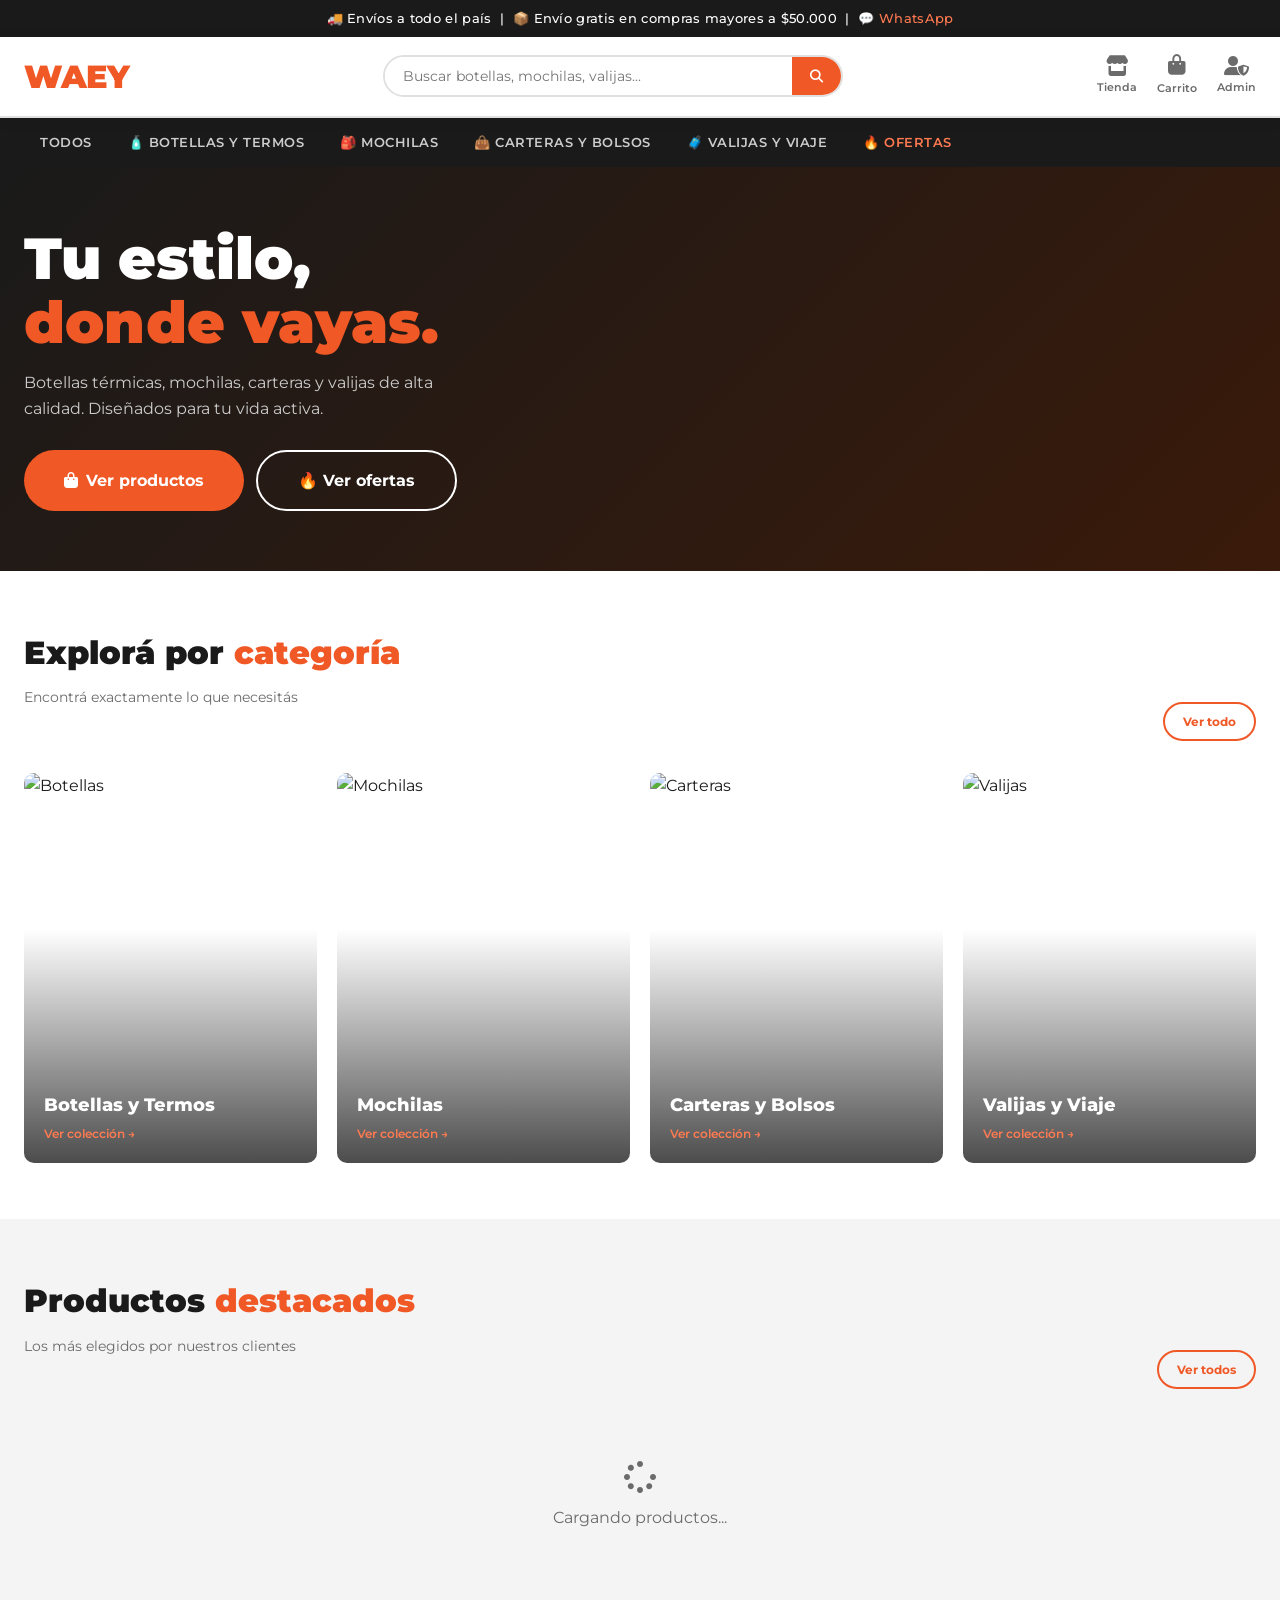
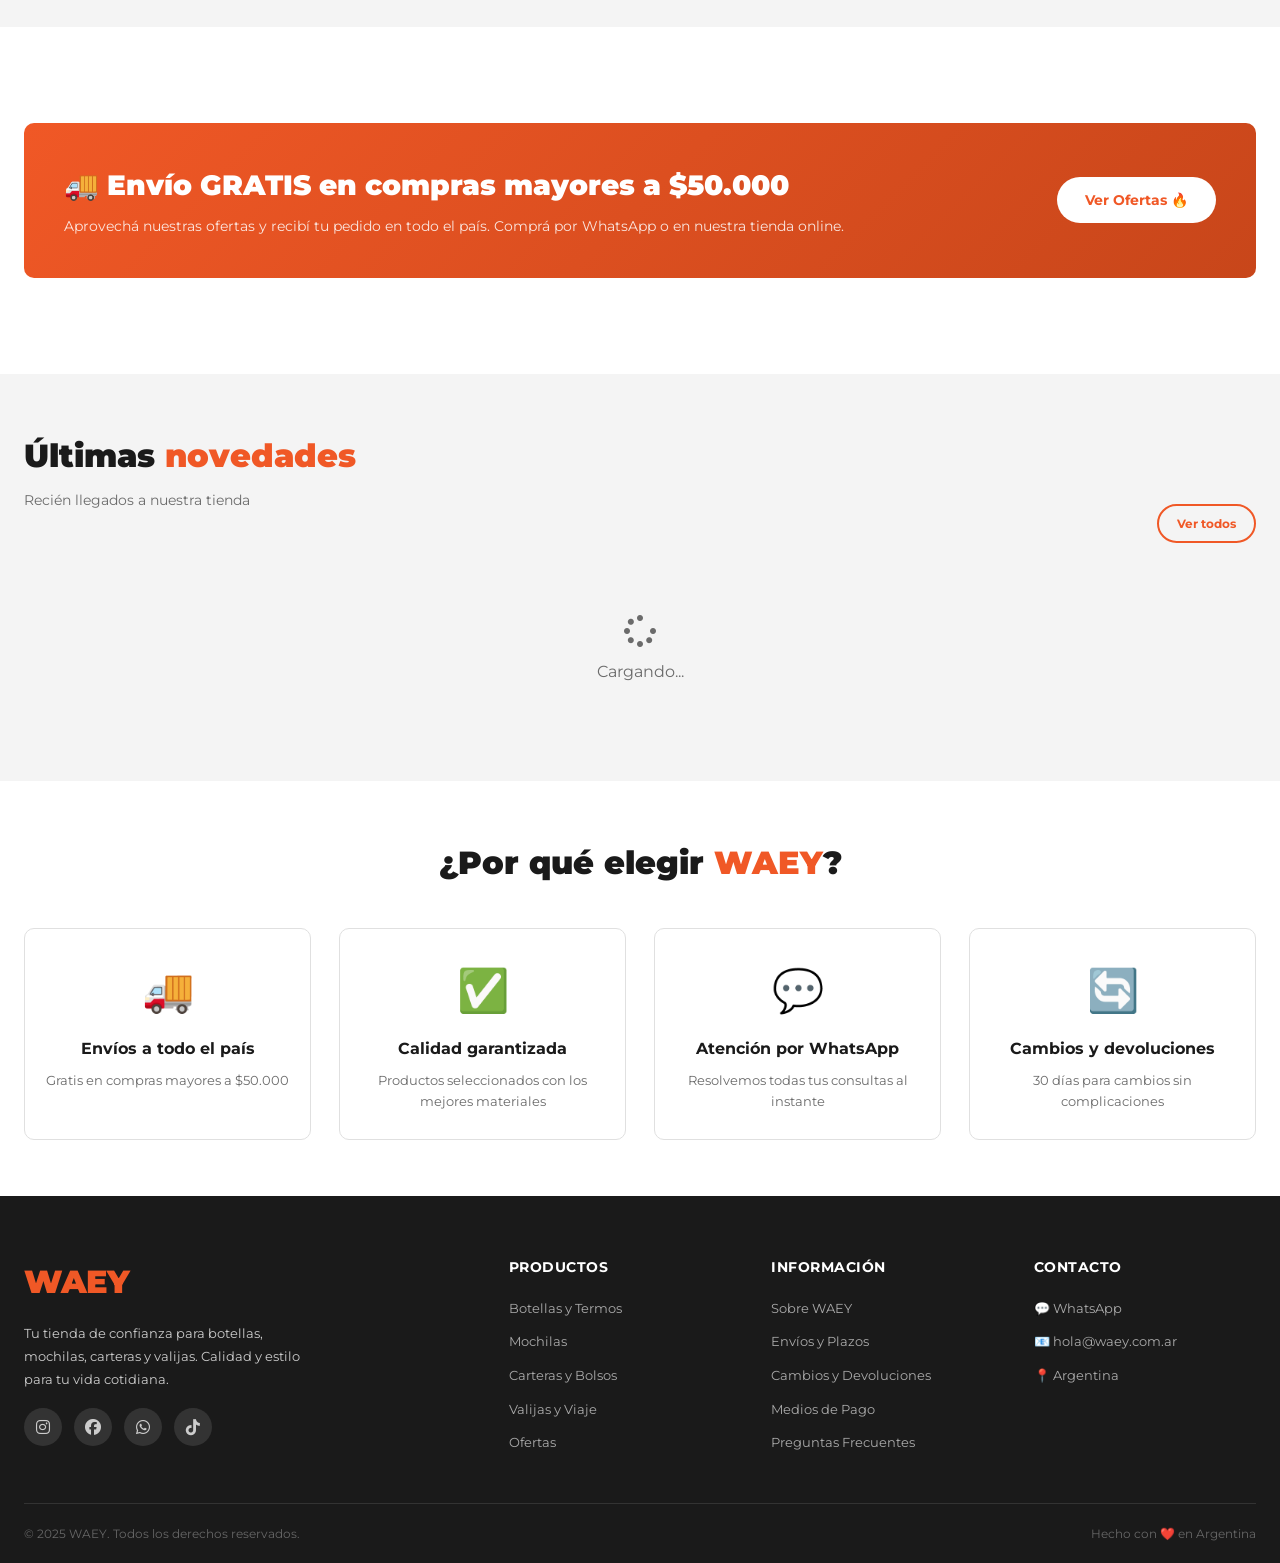
==== commit 79c09ff6: "Carrusel hero con productos en oferta" ====
--- a/web ecommerce/index.html
+++ b/web ecommerce/index.html
@@ -74,7 +74,9 @@
       </div>
     </div>
     <div class="hero-img">
-      <img src="https://images.unsplash.com/photo-1553062407-98eeb64c6a62?w=500&q=80" alt="Mochila WAEY">
+      <div class="hero-slider" id="hero-slider">
+        <!-- Se rellena dinámicamente con productos en oferta -->
+      </div>
     </div>
   </div>
 </section>
@@ -260,6 +262,9 @@
     await _ensureCategoriesLoaded();
     const products = (await DB.getProducts()).filter(p => p.active);
 
+    // Hero slider: productos en oferta
+    buildHeroSlider(products.filter(p => p.badge === 'sale').slice(0, 6));
+
     // Destacados (primeros 4)
     const featured = products.slice(0, 4);
     document.getElementById('featured-products').innerHTML = featured.length
@@ -272,6 +277,39 @@
       ? news.map(renderProductCard).join('')
       : products.slice(4, 8).map(renderProductCard).join('');
   });
+
+  // ===== Construye el hero slider con productos en oferta =====
+  function buildHeroSlider(saleProducts) {
+    const slider = document.getElementById('hero-slider');
+    if (!slider) return;
+
+    // Si no hay productos en oferta, mostrar imagen por defecto
+    if (!saleProducts || saleProducts.length === 0) {
+      slider.innerHTML = `<img class="active" src="https://images.unsplash.com/photo-1553062407-98eeb64c6a62?w=600&q=80" alt="WAEY">`;
+      return;
+    }
+
+    const slides = saleProducts.map((p, i) => {
+      const img = (p.images && p.images[0]) || 'https://images.unsplash.com/photo-1553062407-98eeb64c6a62?w=600&q=80';
+      const oldPriceHTML = p.oldPrice ? `<s>${formatPrice(p.oldPrice)}</s>` : '';
+      return `
+        <a class="hero-slide${i === 0 ? ' active' : ''}" href="producto.html?id=${p.id}">
+          <img src="${img}" alt="${p.name}">
+          <div class="hero-slide-info">
+            <span class="hero-slide-tag">🔥 OFERTA</span>
+            <span class="hero-slide-name">${p.name}</span>
+            <span class="hero-slide-price">${formatPrice(p.price)} ${oldPriceHTML}</span>
+          </div>
+        </a>`;
+    }).join('');
+
+    const dots = `<div class="hero-dots">${
+      saleProducts.map((_, i) => `<span class="${i === 0 ? 'active' : ''}" data-idx="${i}"></span>`).join('')
+    }</div>`;
+
+    slider.innerHTML = slides + dots;
+    initHeroSlider();
+  }
 
   function doSearch() {
     const q = document.getElementById('search-input').value.trim();
@@ -280,6 +318,35 @@
   document.getElementById('search-input').addEventListener('keydown', e => {
     if (e.key === 'Enter') doSearch();
   });
+
+  // ===== Carrusel del hero (autoplay + dots) =====
+  function initHeroSlider() {
+    const slider = document.querySelector('.hero-slider');
+    if (!slider) return;
+    const slides = slider.querySelectorAll('.hero-slide');
+    const dots = slider.querySelectorAll('.hero-dots span');
+    if (slides.length <= 1) return; // No hay carrusel si hay 1 sola imagen
+    let idx = 0;
+    let timer = null;
+    function show(i) {
+      slides[idx].classList.remove('active');
+      if (dots[idx]) dots[idx].classList.remove('active');
+      idx = (i + slides.length) % slides.length;
+      slides[idx].classList.add('active');
+      if (dots[idx]) dots[idx].classList.add('active');
+    }
+    function next() { show(idx + 1); }
+    function start() { timer = setInterval(next, 4000); }
+    function stop()  { clearInterval(timer); }
+    dots.forEach(d => d.addEventListener('click', e => {
+      e.preventDefault();
+      e.stopPropagation();
+      stop();
+      show(parseInt(d.dataset.idx, 10));
+      start();
+    }));
+    start();
+  }
 </script>
 </body>
 </html>
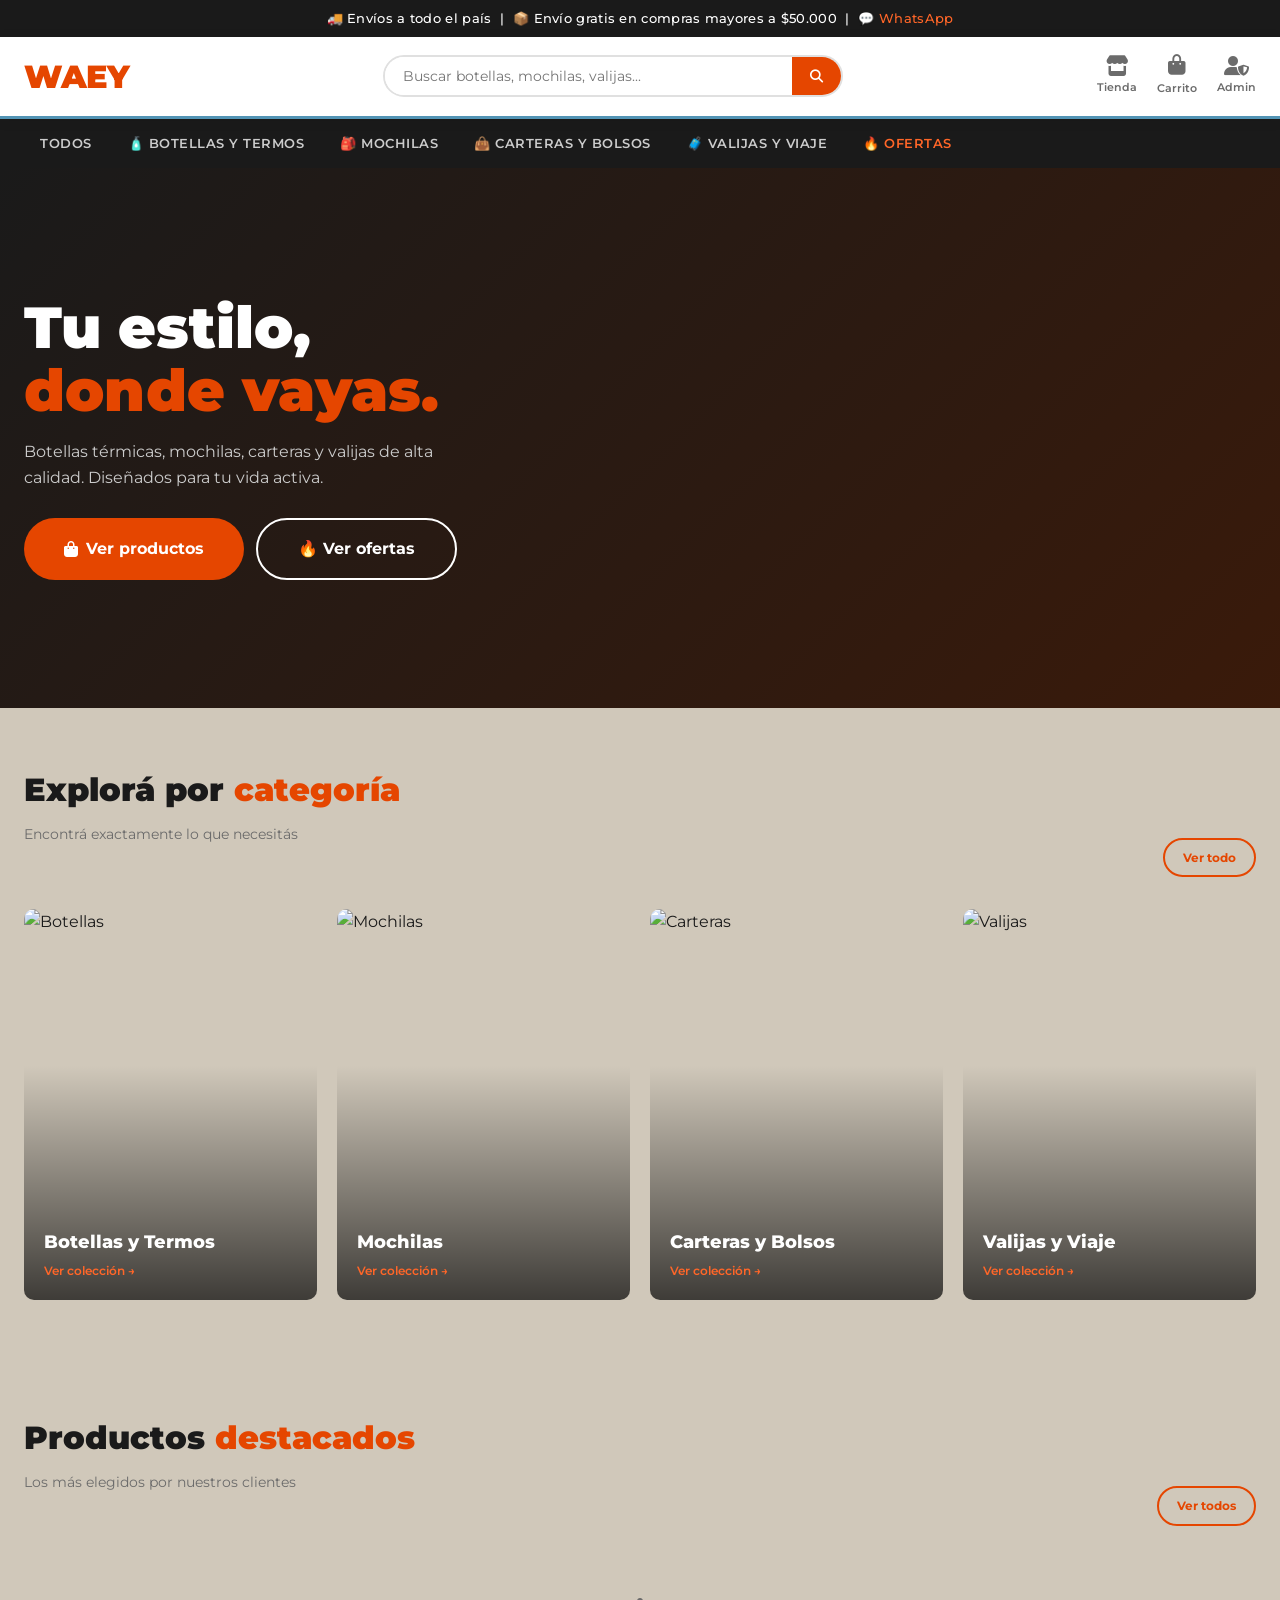
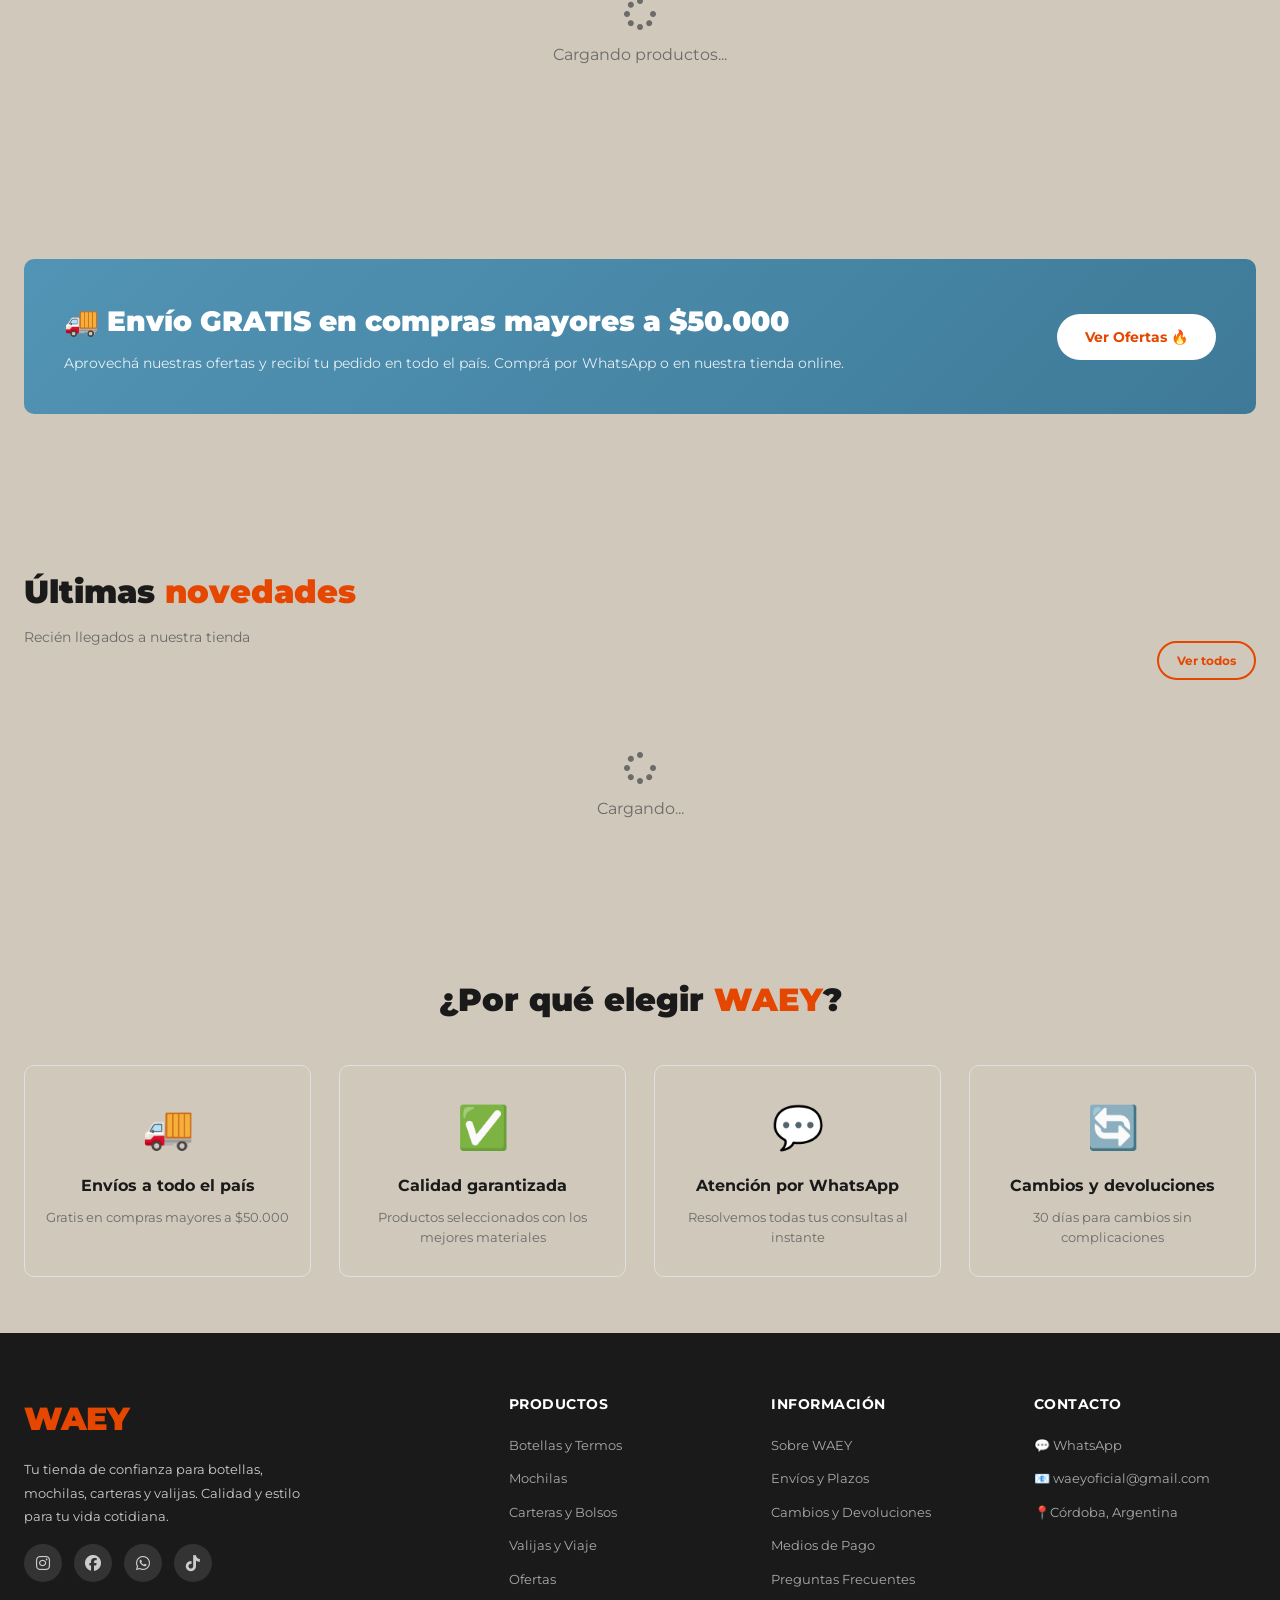
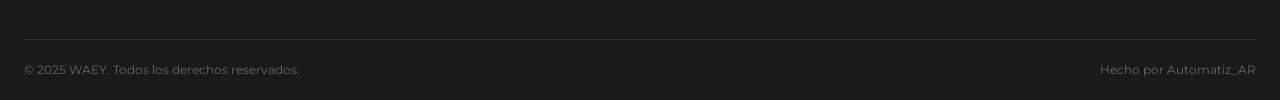
==== commit 51936c4e: "Update index.html" ====
--- a/web ecommerce/index.html
+++ b/web ecommerce/index.html
@@ -15,7 +15,7 @@
 <!-- TOPBAR -->
 <div class="topbar">
   🚚 Envíos a todo el país &nbsp;|&nbsp; 📦 Envío gratis en compras mayores a $50.000 &nbsp;|&nbsp;
-  <a href="https://wa.me/5491100000000">💬 WhatsApp</a>
+  <a href="https://wa.me/5493515223833">💬 WhatsApp</a>
 </div>
 
 <!-- HEADER -->
@@ -212,9 +212,9 @@
         <div class="logo">WAEY</div>
         <p>Tu tienda de confianza para botellas, mochilas, carteras y valijas. Calidad y estilo para tu vida cotidiana.</p>
         <div class="footer-social">
-          <a href="#"><i class="fab fa-instagram"></i></a>
+          <a href="https://www.instagram.com/waeyoficial/"><i class="fab fa-instagram"></i></a>
           <a href="#"><i class="fab fa-facebook"></i></a>
-          <a href="https://wa.me/5491100000000"><i class="fab fa-whatsapp"></i></a>
+          <a href="https://wa.me/5493515223833"><i class="fab fa-whatsapp"></i></a>
           <a href="#"><i class="fab fa-tiktok"></i></a>
         </div>
       </div>
@@ -241,15 +241,15 @@
       <div class="footer-col">
         <h4>Contacto</h4>
         <ul>
-          <li><a href="https://wa.me/5491100000000">💬 WhatsApp</a></li>
-          <li><a href="mailto:hola@waey.com.ar">📧 hola@waey.com.ar</a></li>
-          <li><a href="#">📍 Argentina</a></li>
+          <li><a href="https://wa.me/5493515223833">💬 WhatsApp</a></li>
+          <li><a href="mailto:hola@waey.com.ar">📧 waeyoficial@gmail.com</a></li>
+          <li><a href="#">📍Córdoba, Argentina</a></li>
         </ul>
       </div>
     </div>
     <div class="footer-bottom">
       <span>© 2025 WAEY. Todos los derechos reservados.</span>
-      <span>Hecho con ❤️ en Argentina</span>
+      <span>Hecho por Automatiz_AR</span>
     </div>
   </div>
 </footer>
--- a/web ecommerce/css/style.css
+++ b/web ecommerce/css/style.css
@@ -1,8 +1,12 @@
 /* ===== WAEY ECOMMERCE - ESTILOS PRINCIPALES ===== */
 :root {
-  --orange: #F05826;
-  --orange-dark: #C8461A;
-  --orange-light: #FF7A50;
+  --orange: #e54600;
+  --orange-dark: #b83700;
+  --orange-light: #ff6628;
+  --accent: #5294b5;
+  --accent-dark: #3e7a98;
+  --accent-light: #7fb1cc;
+  --bg-pastel: #d0c8ba;
   --black: #1A1A1A;
   --dark: #2C2C2C;
   --gray: #6B6B6B;
@@ -10,7 +14,7 @@
   --border: #E0E0E0;
   --white: #FFFFFF;
   --shadow: 0 2px 12px rgba(0,0,0,0.08);
-  --shadow-hover: 0 6px 24px rgba(240,88,38,0.18);
+  --shadow-hover: 0 6px 24px rgba(82,148,181,0.28);
   --radius: 10px;
   --transition: all 0.25s ease;
 }
@@ -20,7 +24,7 @@
 body {
   font-family: 'Montserrat', 'Segoe UI', sans-serif;
   color: var(--black);
-  background: var(--white);
+  background: var(--bg-pastel);
   line-height: 1.6;
 }
 
@@ -43,7 +47,7 @@
 /* ===== HEADER ===== */
 header {
   background: var(--white);
-  border-bottom: 2px solid var(--border);
+  border-bottom: 3px solid var(--accent);
   position: sticky;
   top: 0;
   z-index: 1000;
@@ -78,7 +82,7 @@
 }
 .search-bar:focus-within {
   border-color: var(--orange);
-  box-shadow: 0 0 0 3px rgba(240,88,38,0.1);
+  box-shadow: 0 0 0 3px rgba(229,70,0,0.1);
 }
 .search-bar input {
   flex: 1;
@@ -156,7 +160,7 @@
 }
 .nav-inner a:hover, .nav-inner a.active {
   color: var(--orange);
-  background: rgba(240,88,38,0.08);
+  background: rgba(229,70,0,0.08);
 }
 
 /* ===== CONTAINER ===== */
@@ -203,7 +207,113 @@
 .hero-img img {
   max-height: 380px;
   object-fit: contain;
-  filter: drop-shadow(0 20px 40px rgba(240,88,38,0.3));
+  filter: drop-shadow(0 20px 40px rgba(229,70,0,0.3));
+}
+
+/* ===== Hero Slider ===== */
+.hero-slider {
+  position: relative;
+  width: 100%;
+  height: 420px;
+}
+.hero-slide,
+.hero-slider > img {
+  position: absolute;
+  top: 0;
+  left: 0;
+  width: 100%;
+  height: 100%;
+  display: flex;
+  justify-content: center;
+  align-items: center;
+  opacity: 0;
+  transform: scale(0.96);
+  transition: opacity 0.8s ease, transform 0.8s ease;
+  pointer-events: none;
+  text-decoration: none;
+}
+.hero-slide.active,
+.hero-slider > img.active {
+  opacity: 1;
+  transform: scale(1);
+  pointer-events: auto;
+}
+.hero-slide img,
+.hero-slider > img {
+  max-height: 380px;
+  max-width: 90%;
+  object-fit: contain;
+  filter: drop-shadow(0 20px 40px rgba(229,70,0,0.3));
+}
+.hero-slide-info {
+  position: absolute;
+  bottom: 8px;
+  left: 50%;
+  transform: translateX(-50%);
+  display: flex;
+  flex-direction: column;
+  align-items: center;
+  gap: 4px;
+  background: rgba(0, 0, 0, 0.55);
+  backdrop-filter: blur(6px);
+  padding: 10px 18px;
+  border-radius: 10px;
+  color: #fff;
+  text-align: center;
+  max-width: 90%;
+  pointer-events: none;
+}
+.hero-slide-tag {
+  font-size: 11px;
+  font-weight: 800;
+  letter-spacing: 0.5px;
+  color: var(--orange-light);
+}
+.hero-slide-name {
+  font-size: 14px;
+  font-weight: 700;
+  line-height: 1.2;
+  max-width: 280px;
+  display: -webkit-box;
+  -webkit-line-clamp: 1;
+  -webkit-box-orient: vertical;
+  overflow: hidden;
+}
+.hero-slide-price {
+  font-size: 16px;
+  font-weight: 800;
+  color: #fff;
+}
+.hero-slide-price s {
+  font-size: 12px;
+  font-weight: 500;
+  color: #bbb;
+  margin-left: 4px;
+}
+.hero-dots {
+  position: absolute;
+  bottom: -28px;
+  left: 50%;
+  transform: translateX(-50%);
+  display: flex;
+  gap: 8px;
+  z-index: 2;
+}
+.hero-dots span {
+  width: 10px;
+  height: 10px;
+  border-radius: 50%;
+  background: rgba(255, 255, 255, 0.35);
+  cursor: pointer;
+  transition: all 0.3s ease;
+}
+.hero-dots span:hover {
+  background: rgba(255, 255, 255, 0.65);
+}
+.hero-dots span.active {
+  background: var(--orange);
+  width: 26px;
+  border-radius: 5px;
 }
 
 /* ===== BOTONES ===== */
@@ -336,19 +446,21 @@
 }
 .product-card:hover {
   box-shadow: var(--shadow-hover);
-  border-color: var(--orange);
+  border-color: var(--accent);
   transform: translateY(-3px);
 }
 .product-img-wrap {
   position: relative;
   aspect-ratio: 3/4;
   overflow: hidden;
+  background: #f8f8f8;
   background: var(--light-gray);
 }
 .product-img-wrap img {
   width: 100%;
   height: 100%;
-  object-fit: cover;
+  object-fit: contain;
+  padding: 12px;
   transition: var(--transition);
 }
 .product-card:hover .product-img-wrap img { transform: scale(1.04); }
@@ -511,7 +623,8 @@
 .gallery-main img {
   width: 100%;
   height: 100%;
-  object-fit: cover;
+  object-fit: contain;
+  padding: 16px;
 }
 .gallery-thumbs {
   display: flex;
@@ -528,7 +641,7 @@
   border: 2px solid transparent;
   transition: var(--transition);
 }
-.gallery-thumb.active, .gallery-thumb:hover { border-color: var(--orange); }
+.gallery-thumb.active, .gallery-thumb:hover { border-color: var(--accent); }
 .gallery-thumb img { width: 100%; height: 100%; object-fit: cover; }
 
 .product-detail-info { padding-top: 10px; }
@@ -773,7 +886,7 @@
 }
 .admin-nav-item:hover, .admin-nav-item.active {
   color: var(--orange);
-  background: rgba(240,88,38,0.08);
+  background: rgba(229,70,0,0.08);
   border-left: 3px solid var(--orange);
 }
 .admin-nav-item i { width: 20px; font-size: 16px; }
@@ -931,7 +1044,7 @@
   cursor: pointer;
   transition: var(--transition);
 }
-.img-upload-item:hover { border-color: var(--orange); }
+.img-upload-item:hover { border-color: var(--accent); }
 .img-upload-item img { width: 100%; height: 100%; object-fit: cover; }
 .img-upload-item .remove-img {
   position: absolute;
@@ -965,7 +1078,7 @@
   color: var(--gray);
   transition: var(--transition);
 }
-.img-add-btn:hover { border-color: var(--orange); color: var(--orange); }
+.img-add-btn:hover { border-color: var(--accent); color: var(--accent); }
 
 /* ===== FOOTER ===== */
 footer {
@@ -1055,7 +1168,14 @@
 
 /* ===== SECTION PADDING ===== */
 .section { padding: 56px 0; }
-.section-gray { background: var(--light-gray); }
+.section-gray { background: var(--bg-pastel); }
+.section-white { background: var(--white); }
+
+/* Hover en NARANJA VIVO solo para productos en oferta */
+.product-card:has(.product-badge.sale):hover {
+  border-color: var(--orange);
+  box-shadow: 0 6px 24px rgba(229,70,0,0.28);
+}
 
 /* ===== NO RESULTS ===== */
 .no-products {
@@ -1068,7 +1188,7 @@
 
 /* ===== PROMO BANNER ===== */
 .promo-banner {
-  background: linear-gradient(135deg, var(--orange) 0%, var(--orange-dark) 100%);
+  background: linear-gradient(135deg, var(--accent) 0%, var(--accent-dark) 100%);
   border-radius: var(--radius);
   padding: 40px;
   display: flex;
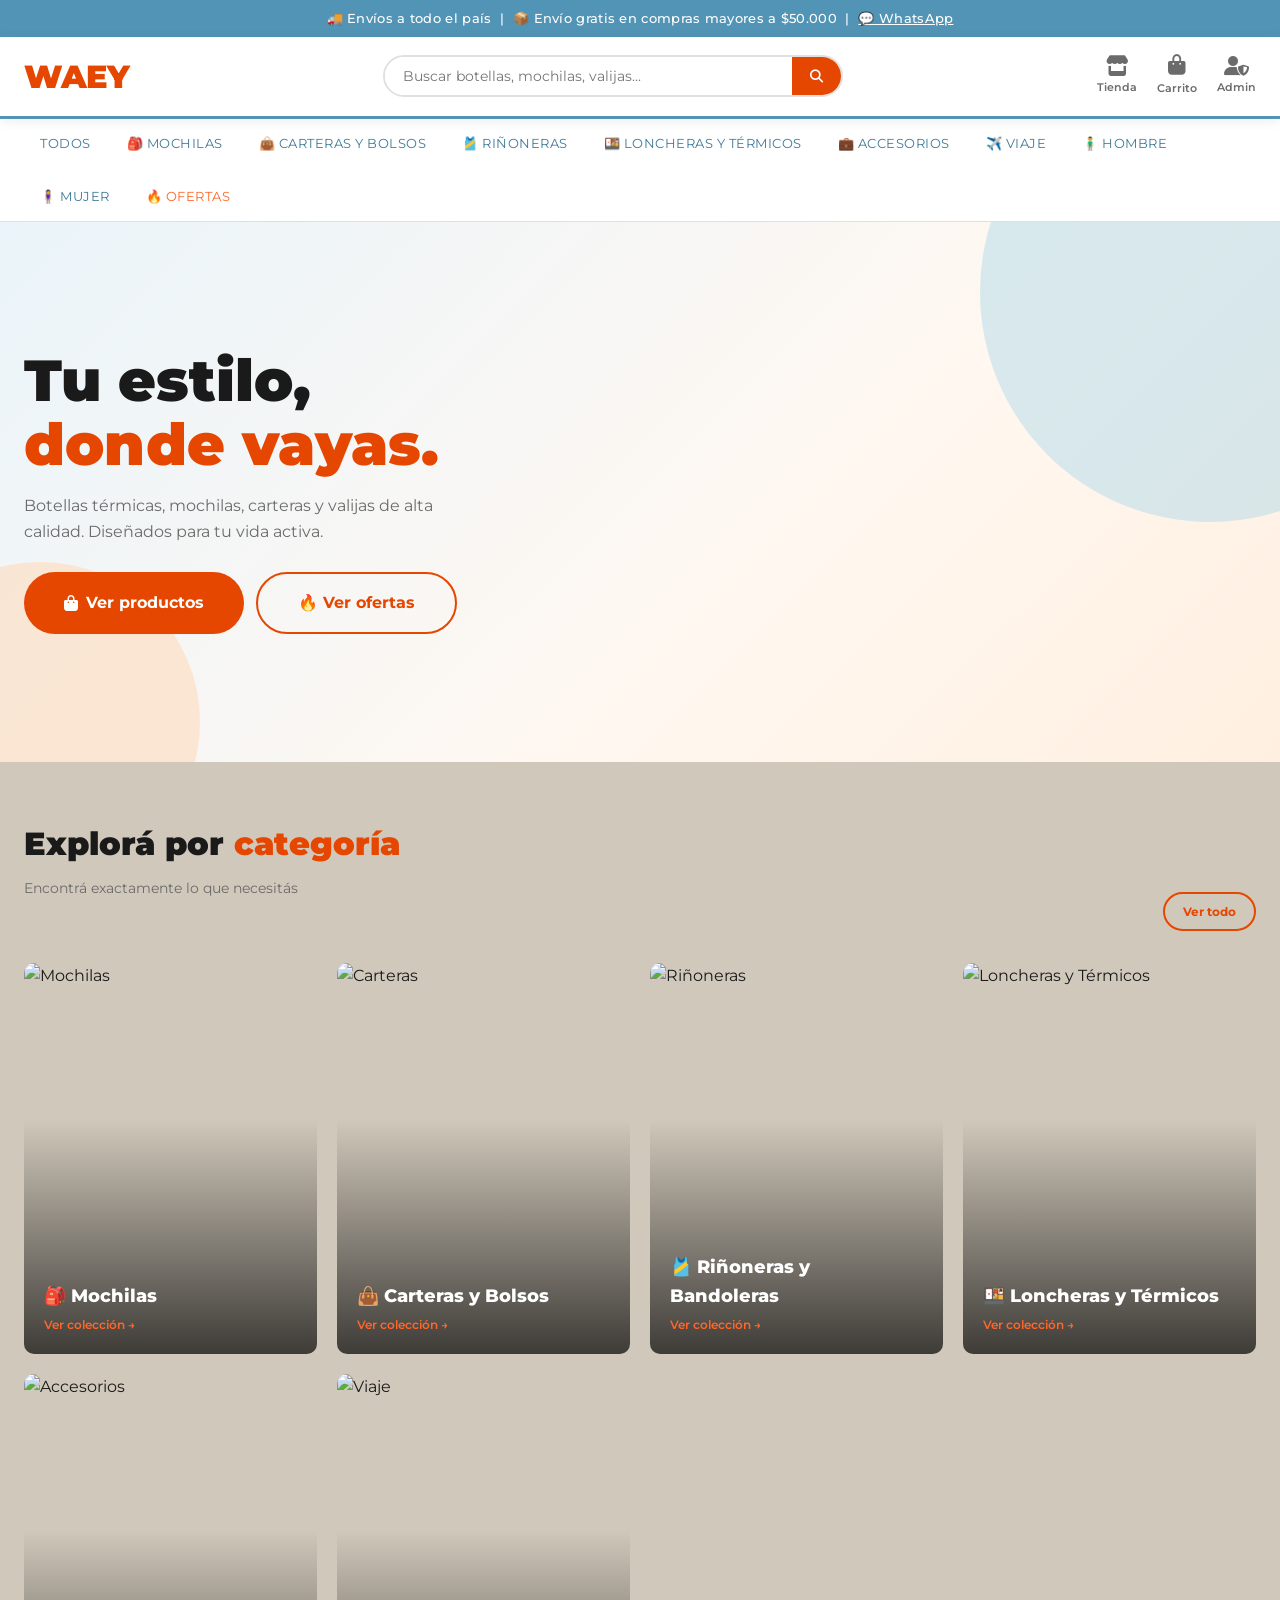
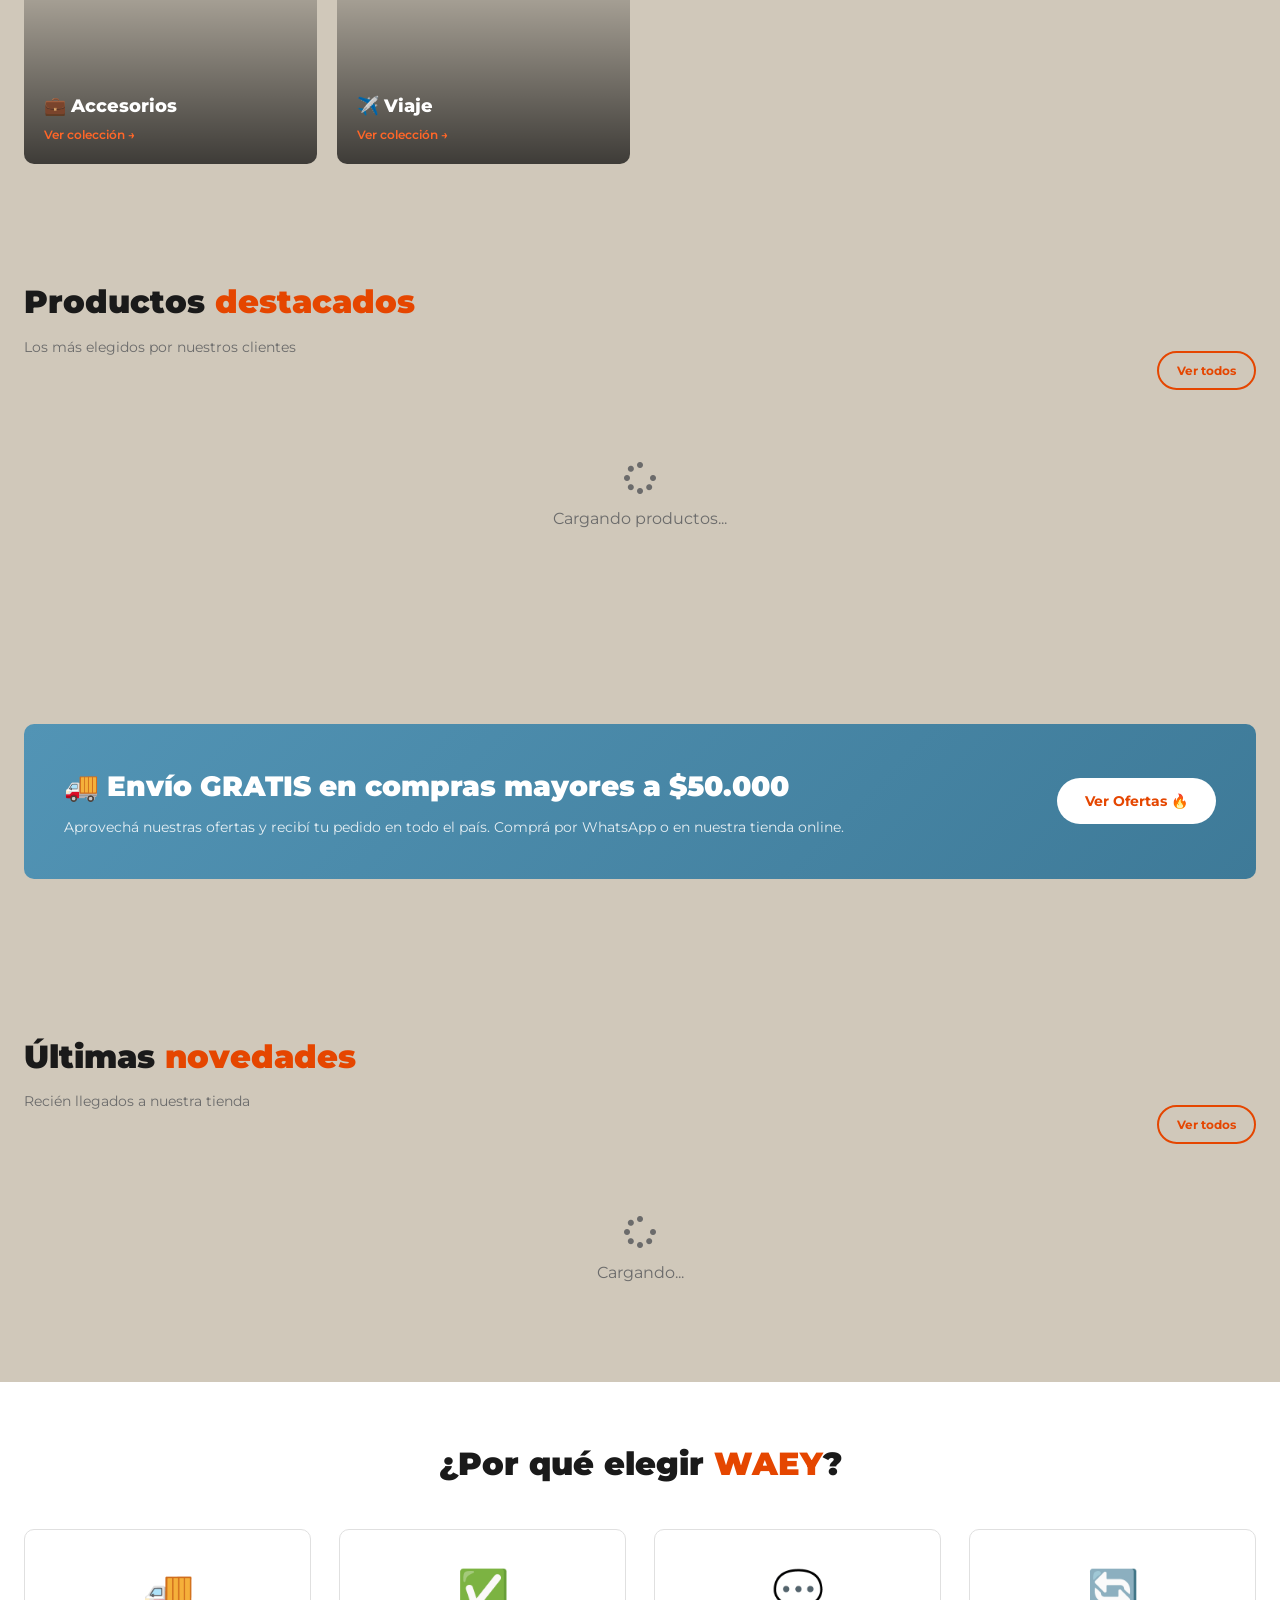
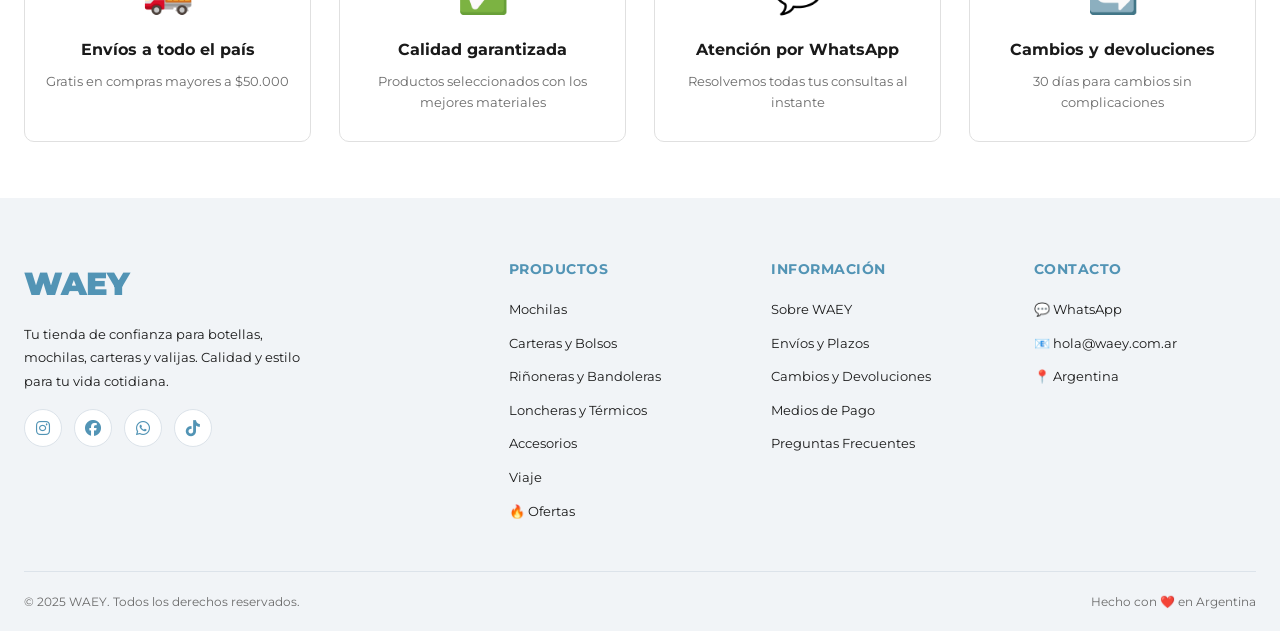
==== commit 16b746ee: "Add files via upload" ====
--- a/web ecommerce/index.html
+++ b/web ecommerce/index.html
@@ -15,7 +15,7 @@
 <!-- TOPBAR -->
 <div class="topbar">
   🚚 Envíos a todo el país &nbsp;|&nbsp; 📦 Envío gratis en compras mayores a $50.000 &nbsp;|&nbsp;
-  <a href="https://wa.me/5493515223833">💬 WhatsApp</a>
+  <a href="https://wa.me/5491100000000">💬 WhatsApp</a>
 </div>
 
 <!-- HEADER -->
@@ -50,11 +50,15 @@
 <nav class="main-nav">
   <div class="nav-inner">
     <a href="tienda.html">Todos</a>
-    <a href="tienda.html?cat=botellas">🧴 Botellas y Termos</a>
     <a href="tienda.html?cat=mochilas">🎒 Mochilas</a>
     <a href="tienda.html?cat=carteras">👜 Carteras y Bolsos</a>
-    <a href="tienda.html?cat=valijas">🧳 Valijas y Viaje</a>
-    <a href="tienda.html?badge=sale" style="color:var(--orange-light)">🔥 Ofertas</a>
+    <a href="tienda.html?cat=rinoneras">🎽 Riñoneras</a>
+    <a href="tienda.html?cat=loncheras">🍱 Loncheras y Térmicos</a>
+    <a href="tienda.html?cat=accesorios">💼 Accesorios</a>
+    <a href="tienda.html?cat=viaje">✈️ Viaje</a>
+    <a href="tienda.html?cat=hombre">🧍‍♂️ Hombre</a>
+    <a href="tienda.html?cat=mujer">🧍‍♀️ Mujer</a>
+    <a href="tienda.html?cat=ofertas" style="color:var(--orange-light)">🔥 Ofertas</a>
   </div>
 </nav>
 
@@ -68,7 +72,7 @@
         <a href="tienda.html" class="btn btn-primary btn-lg">
           <i class="fas fa-shopping-bag"></i> Ver productos
         </a>
-        <a href="tienda.html?badge=sale" class="btn btn-outline btn-lg" style="border-color:#fff;color:#fff">
+        <a href="tienda.html?cat=ofertas" class="btn btn-outline btn-lg">
           🔥 Ver ofertas
         </a>
       </div>
@@ -92,31 +96,45 @@
       <a href="tienda.html" class="btn btn-outline btn-sm">Ver todo</a>
     </div>
     <div class="categories-grid">
-      <a href="tienda.html?cat=botellas" class="category-card">
-        <img src="https://images.unsplash.com/photo-1602143407151-7111542de6e8?w=400&q=80" alt="Botellas">
-        <div class="category-overlay">
-          <h3>Botellas y Termos</h3>
-          <span>Ver colección →</span>
-        </div>
-      </a>
       <a href="tienda.html?cat=mochilas" class="category-card">
         <img src="https://images.unsplash.com/photo-1553062407-98eeb64c6a62?w=400&q=80" alt="Mochilas">
         <div class="category-overlay">
-          <h3>Mochilas</h3>
+          <h3>🎒 Mochilas</h3>
           <span>Ver colección →</span>
         </div>
       </a>
       <a href="tienda.html?cat=carteras" class="category-card">
         <img src="https://images.unsplash.com/photo-1548036328-c9fa89d128fa?w=400&q=80" alt="Carteras">
         <div class="category-overlay">
-          <h3>Carteras y Bolsos</h3>
-          <span>Ver colección →</span>
-        </div>
-      </a>
-      <a href="tienda.html?cat=valijas" class="category-card">
-        <img src="https://images.unsplash.com/photo-1553531384-cc64ac80f931?w=400&q=80" alt="Valijas">
-        <div class="category-overlay">
-          <h3>Valijas y Viaje</h3>
+          <h3>👜 Carteras y Bolsos</h3>
+          <span>Ver colección →</span>
+        </div>
+      </a>
+      <a href="tienda.html?cat=rinoneras" class="category-card">
+        <img src="https://images.unsplash.com/photo-1591561954557-26941169b49e?w=400&q=80" alt="Riñoneras">
+        <div class="category-overlay">
+          <h3>🎽 Riñoneras y Bandoleras</h3>
+          <span>Ver colección →</span>
+        </div>
+      </a>
+      <a href="tienda.html?cat=loncheras" class="category-card">
+        <img src="https://images.unsplash.com/photo-1602143407151-7111542de6e8?w=400&q=80" alt="Loncheras y Térmicos">
+        <div class="category-overlay">
+          <h3>🍱 Loncheras y Térmicos</h3>
+          <span>Ver colección →</span>
+        </div>
+      </a>
+      <a href="tienda.html?cat=accesorios" class="category-card">
+        <img src="https://images.unsplash.com/photo-1627123424574-724758594e93?w=400&q=80" alt="Accesorios">
+        <div class="category-overlay">
+          <h3>💼 Accesorios</h3>
+          <span>Ver colección →</span>
+        </div>
+      </a>
+      <a href="tienda.html?cat=viaje" class="category-card">
+        <img src="https://images.unsplash.com/photo-1553531384-cc64ac80f931?w=400&q=80" alt="Viaje">
+        <div class="category-overlay">
+          <h3>✈️ Viaje</h3>
           <span>Ver colección →</span>
         </div>
       </a>
@@ -176,7 +194,7 @@
 </section>
 
 <!-- POR QUÉ ELEGIRNOS -->
-<section class="section">
+<section class="section section-white">
   <div class="container">
     <h2 class="section-title text-center" style="margin-bottom:40px">¿Por qué elegir <span>WAEY</span>?</h2>
     <div style="display:grid;grid-template-columns:repeat(4,1fr);gap:28px">
@@ -212,20 +230,22 @@
         <div class="logo">WAEY</div>
         <p>Tu tienda de confianza para botellas, mochilas, carteras y valijas. Calidad y estilo para tu vida cotidiana.</p>
         <div class="footer-social">
-          <a href="https://www.instagram.com/waeyoficial/"><i class="fab fa-instagram"></i></a>
+          <a href="#"><i class="fab fa-instagram"></i></a>
           <a href="#"><i class="fab fa-facebook"></i></a>
-          <a href="https://wa.me/5493515223833"><i class="fab fa-whatsapp"></i></a>
+          <a href="https://wa.me/5491100000000"><i class="fab fa-whatsapp"></i></a>
           <a href="#"><i class="fab fa-tiktok"></i></a>
         </div>
       </div>
       <div class="footer-col">
         <h4>Productos</h4>
         <ul>
-          <li><a href="tienda.html?cat=botellas">Botellas y Termos</a></li>
           <li><a href="tienda.html?cat=mochilas">Mochilas</a></li>
           <li><a href="tienda.html?cat=carteras">Carteras y Bolsos</a></li>
-          <li><a href="tienda.html?cat=valijas">Valijas y Viaje</a></li>
-          <li><a href="tienda.html?badge=sale">Ofertas</a></li>
+          <li><a href="tienda.html?cat=rinoneras">Riñoneras y Bandoleras</a></li>
+          <li><a href="tienda.html?cat=loncheras">Loncheras y Térmicos</a></li>
+          <li><a href="tienda.html?cat=accesorios">Accesorios</a></li>
+          <li><a href="tienda.html?cat=viaje">Viaje</a></li>
+          <li><a href="tienda.html?cat=ofertas">🔥 Ofertas</a></li>
         </ul>
       </div>
       <div class="footer-col">
@@ -241,15 +261,15 @@
       <div class="footer-col">
         <h4>Contacto</h4>
         <ul>
-          <li><a href="https://wa.me/5493515223833">💬 WhatsApp</a></li>
-          <li><a href="mailto:hola@waey.com.ar">📧 waeyoficial@gmail.com</a></li>
-          <li><a href="#">📍Córdoba, Argentina</a></li>
+          <li><a href="https://wa.me/5491100000000">💬 WhatsApp</a></li>
+          <li><a href="mailto:hola@waey.com.ar">📧 hola@waey.com.ar</a></li>
+          <li><a href="#">📍 Argentina</a></li>
         </ul>
       </div>
     </div>
     <div class="footer-bottom">
       <span>© 2025 WAEY. Todos los derechos reservados.</span>
-      <span>Hecho por Automatiz_AR</span>
+      <span>Hecho con ❤️ en Argentina</span>
     </div>
   </div>
 </footer>
--- a/web ecommerce/css/style.css
+++ b/web ecommerce/css/style.css
@@ -1,18 +1,24 @@
 /* ===== WAEY ECOMMERCE - ESTILOS PRINCIPALES ===== */
 :root {
+  /* Paleta original: naranja vivo + celeste suave + fondo beige.
+     SOLO topbar y nav quedan con tonos claros (celeste/blanco). */
   --orange: #e54600;
   --orange-dark: #b83700;
   --orange-light: #ff6628;
+  --orange-bg: #FFF1E6;        /* pastel naranja para hover de nav */
   --accent: #5294b5;
   --accent-dark: #3e7a98;
   --accent-light: #7fb1cc;
-  --bg-pastel: #d0c8ba;
+  --accent-bg: #EAF4FA;        /* pastel celeste */
+  --bg-pastel: #d0c8ba;        /* beige original */
   --black: #1A1A1A;
   --dark: #2C2C2C;
   --gray: #6B6B6B;
+  --light: #F4F4F4;
   --light-gray: #F4F4F4;
   --border: #E0E0E0;
   --white: #FFFFFF;
+  --font: 'Montserrat','Segoe UI',sans-serif;
   --shadow: 0 2px 12px rgba(0,0,0,0.08);
   --shadow-hover: 0 6px 24px rgba(82,148,181,0.28);
   --radius: 10px;
@@ -34,7 +40,7 @@
 
 /* ===== TOPBAR ===== */
 .topbar {
-  background: var(--black);
+  background: var(--accent);
   color: #fff;
   text-align: center;
   padding: 8px 16px;
@@ -42,7 +48,7 @@
   font-weight: 500;
   letter-spacing: 0.3px;
 }
-.topbar a { color: var(--orange-light); }
+.topbar a { color: #fff; text-decoration: underline; }
 
 /* ===== HEADER ===== */
 header {
@@ -138,7 +144,8 @@
 
 /* ===== NAV ===== */
 nav.main-nav {
-  background: var(--black);
+  background: var(--white);
+  border-bottom: 1px solid var(--border);
 }
 .nav-inner {
   max-width: 1280px;
@@ -147,20 +154,25 @@
   display: flex;
   align-items: center;
   gap: 4px;
+  flex-wrap: wrap;
 }
 .nav-inner a {
-  color: #ccc;
+  color: var(--accent-dark);
   padding: 14px 16px;
   font-size: 13px;
-  font-weight: 600;
+  font-weight: 400;
   text-transform: uppercase;
   letter-spacing: 0.5px;
   transition: var(--transition);
   display: block;
 }
+.nav-inner a.active,
+.nav-inner a:hover {
+  font-weight: 600;   /* el activo/hover queda un poco más grueso para destacar */
+}
 .nav-inner a:hover, .nav-inner a.active {
   color: var(--orange);
-  background: rgba(229,70,0,0.08);
+  background: var(--orange-bg);
 }
 
 /* ===== CONTAINER ===== */
@@ -170,11 +182,36 @@
   padding: 0 24px;
 }
 
-/* ===== HERO SLIDER ===== */
+/* ===== HERO SLIDER (estilo claro celeste/crema, inspirado en la referencia) ===== */
 .hero {
-  background: linear-gradient(135deg, var(--black) 0%, #3a1a0a 100%);
+  background: linear-gradient(135deg, #EAF4FA 0%, #FFF8F1 60%, #FFEFE0 100%);
   padding: 60px 0;
   overflow: hidden;
+  position: relative;
+}
+/* Círculo decorativo celeste a la derecha */
+.hero::before {
+  content: '';
+  position: absolute;
+  top: -160px; right: -160px;
+  width: 460px; height: 460px;
+  background: #B8DCEC;
+  border-radius: 50%;
+  opacity: 0.55;
+  z-index: 0;
+  pointer-events: none;
+}
+/* Mancha naranja pastel abajo a la izquierda */
+.hero::after {
+  content: '';
+  position: absolute;
+  bottom: -120px; left: -120px;
+  width: 320px; height: 320px;
+  background: #FFD9B8;
+  border-radius: 50%;
+  opacity: 0.55;
+  z-index: 0;
+  pointer-events: none;
 }
 .hero-inner {
   max-width: 1280px;
@@ -184,17 +221,19 @@
   grid-template-columns: 1fr 1fr;
   align-items: center;
   gap: 40px;
+  position: relative;
+  z-index: 1;
 }
 .hero-text h1 {
   font-size: clamp(32px, 5vw, 58px);
   font-weight: 900;
-  color: #fff;
+  color: var(--black);
   line-height: 1.1;
   margin-bottom: 16px;
 }
 .hero-text h1 span { color: var(--orange); }
 .hero-text p {
-  color: #ccc;
+  color: var(--gray);
   font-size: 16px;
   margin-bottom: 28px;
   max-width: 440px;
@@ -203,11 +242,13 @@
   display: flex;
   justify-content: center;
   align-items: center;
+  position: relative;
+  z-index: 1;
 }
 .hero-img img {
   max-height: 380px;
   object-fit: contain;
-  filter: drop-shadow(0 20px 40px rgba(229,70,0,0.3));
+  filter: drop-shadow(0 20px 40px rgba(82,148,181,0.25));
 }
 
 /* ===== Hero Slider ===== */
@@ -254,20 +295,21 @@
   flex-direction: column;
   align-items: center;
   gap: 4px;
-  background: rgba(0, 0, 0, 0.55);
+  background: rgba(255, 255, 255, 0.92);
   backdrop-filter: blur(6px);
   padding: 10px 18px;
   border-radius: 10px;
-  color: #fff;
+  color: var(--black);
   text-align: center;
   max-width: 90%;
   pointer-events: none;
+  box-shadow: 0 4px 16px rgba(82,148,181,0.18);
 }
 .hero-slide-tag {
   font-size: 11px;
   font-weight: 800;
   letter-spacing: 0.5px;
-  color: var(--orange-light);
+  color: var(--orange);
 }
 .hero-slide-name {
   font-size: 14px;
@@ -282,12 +324,12 @@
 .hero-slide-price {
   font-size: 16px;
   font-weight: 800;
-  color: #fff;
+  color: var(--orange);
 }
 .hero-slide-price s {
   font-size: 12px;
   font-weight: 500;
-  color: #bbb;
+  color: var(--gray);
   margin-left: 4px;
 }
 .hero-dots {
@@ -303,12 +345,12 @@
   width: 10px;
   height: 10px;
   border-radius: 50%;
-  background: rgba(255, 255, 255, 0.35);
+  background: rgba(82, 148, 181, 0.35);
   cursor: pointer;
   transition: all 0.3s ease;
 }
 .hero-dots span:hover {
-  background: rgba(255, 255, 255, 0.65);
+  background: rgba(82, 148, 181, 0.65);
 }
 .hero-dots span.active {
   background: var(--orange);
@@ -1082,8 +1124,8 @@
 
 /* ===== FOOTER ===== */
 footer {
-  background: var(--black);
-  color: #ccc;
+  background: #F1F4F7;            /* gris pastel claro */
+  color: var(--black);            /* texto general en negro */
   padding-top: 60px;
 }
 .footer-grid {
@@ -1091,35 +1133,40 @@
   grid-template-columns: 2fr 1fr 1fr 1fr;
   gap: 40px;
   padding-bottom: 40px;
-  border-bottom: 1px solid #333;
-}
-.footer-brand .logo { margin-bottom: 14px; }
-.footer-brand p { font-size: 13px; line-height: 1.8; max-width: 280px; }
-.footer-col h4 { color: #fff; font-size: 14px; font-weight: 700; margin-bottom: 16px; text-transform: uppercase; letter-spacing: 0.5px; }
+  border-bottom: 1px solid #DCE3EA;
+}
+/* Logo "WAEY" en celeste */
+.footer-brand .logo { margin-bottom: 14px; color: var(--accent); }
+.footer-brand .logo span { color: var(--black); }
+.footer-brand p { font-size: 13px; line-height: 1.8; max-width: 280px; color: var(--black); }
+/* Títulos PRODUCTOS / INFORMACIÓN / CONTACTO en celeste */
+.footer-col h4 { color: var(--accent); font-size: 14px; font-weight: 700; margin-bottom: 16px; text-transform: uppercase; letter-spacing: 0.5px; }
 .footer-col li { margin-bottom: 8px; }
-.footer-col li a { font-size: 13px; color: #aaa; transition: var(--transition); }
+/* Links en negro, hover naranja */
+.footer-col li a { font-size: 13px; color: var(--black); transition: var(--transition); }
 .footer-col li a:hover { color: var(--orange); }
 .footer-social { display: flex; gap: 12px; margin-top: 16px; }
 .footer-social a {
   width: 38px;
   height: 38px;
   border-radius: 50%;
-  background: #333;
-  display: flex;
-  align-items: center;
-  justify-content: center;
-  color: #ccc;
+  background: #fff;
+  display: flex;
+  align-items: center;
+  justify-content: center;
+  color: var(--accent);
   font-size: 16px;
   transition: var(--transition);
-}
-.footer-social a:hover { background: var(--orange); color: #fff; }
+  border: 1px solid #DCE3EA;
+}
+.footer-social a:hover { background: var(--orange); color: #fff; border-color: var(--orange); }
 .footer-bottom {
   padding: 20px 0;
   display: flex;
   align-items: center;
   justify-content: space-between;
   font-size: 12px;
-  color: #666;
+  color: var(--gray);
 }
 
 /* ===== TOAST ===== */
